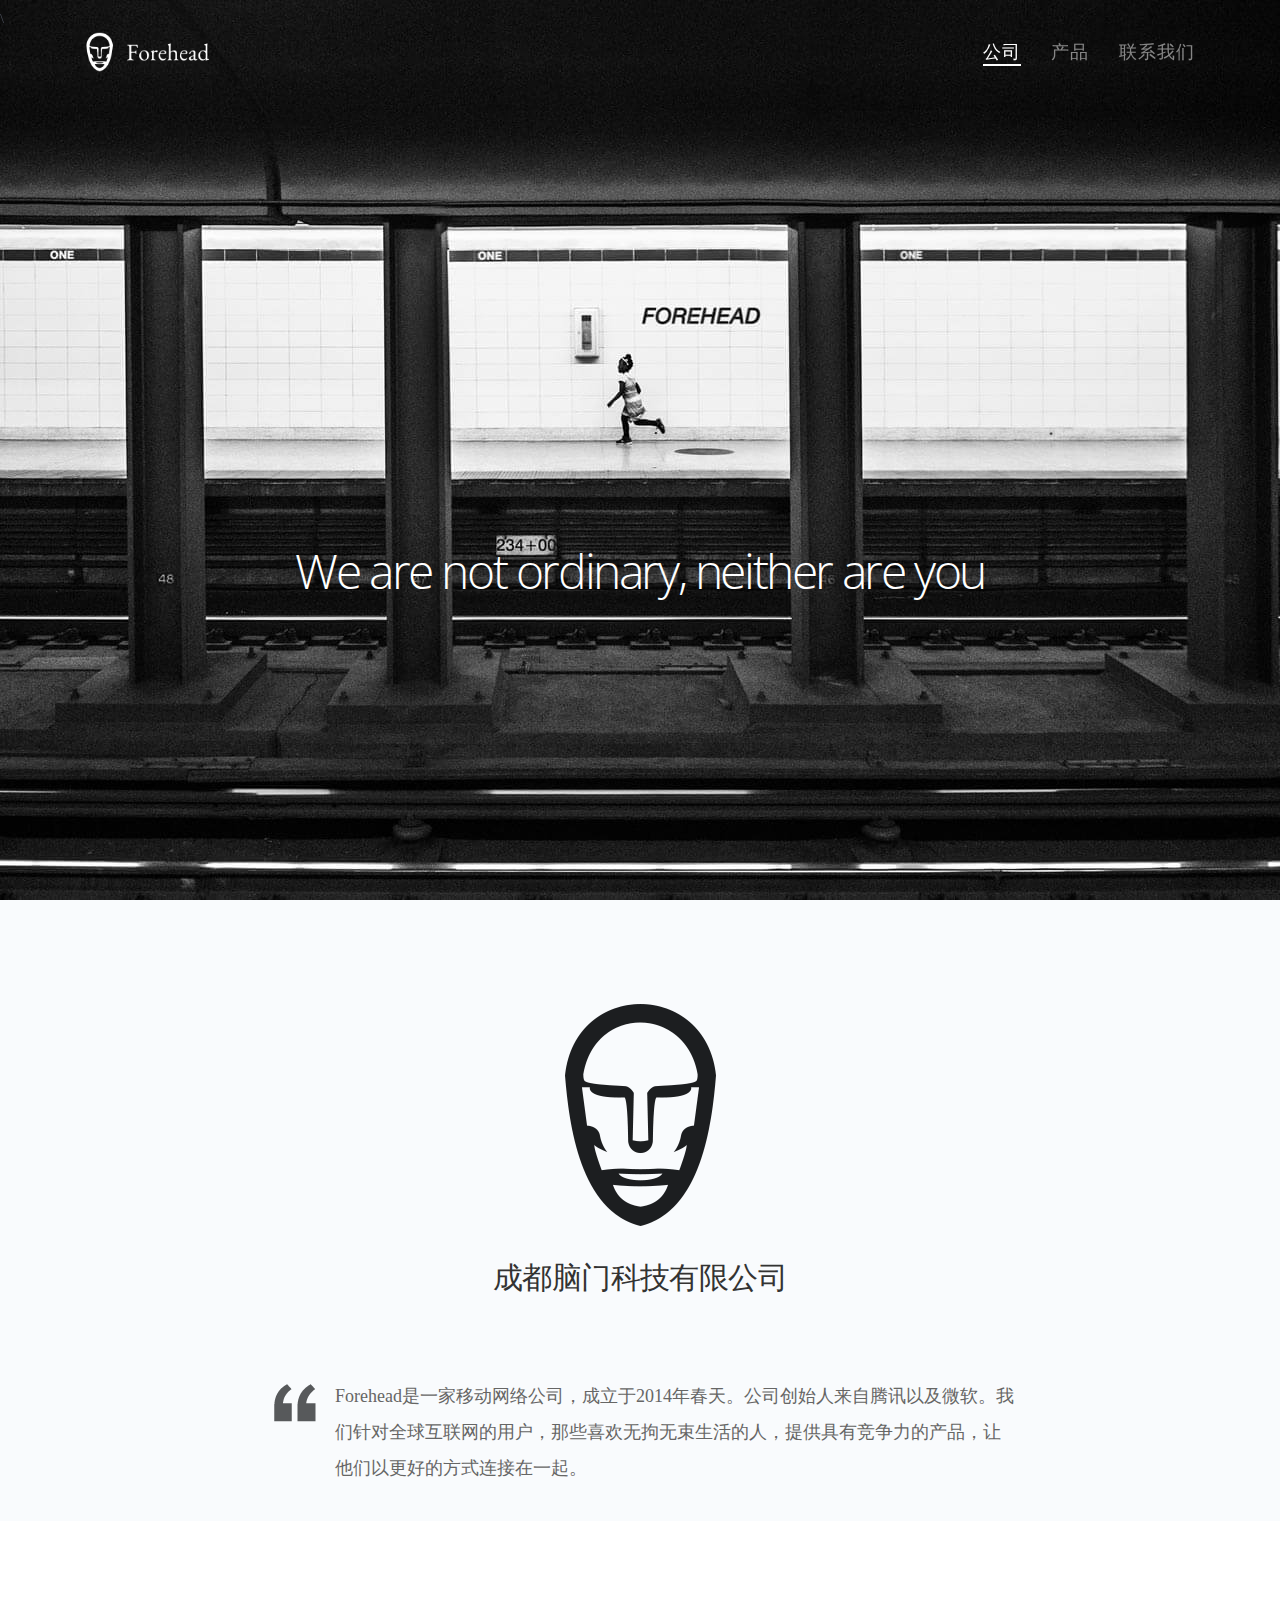
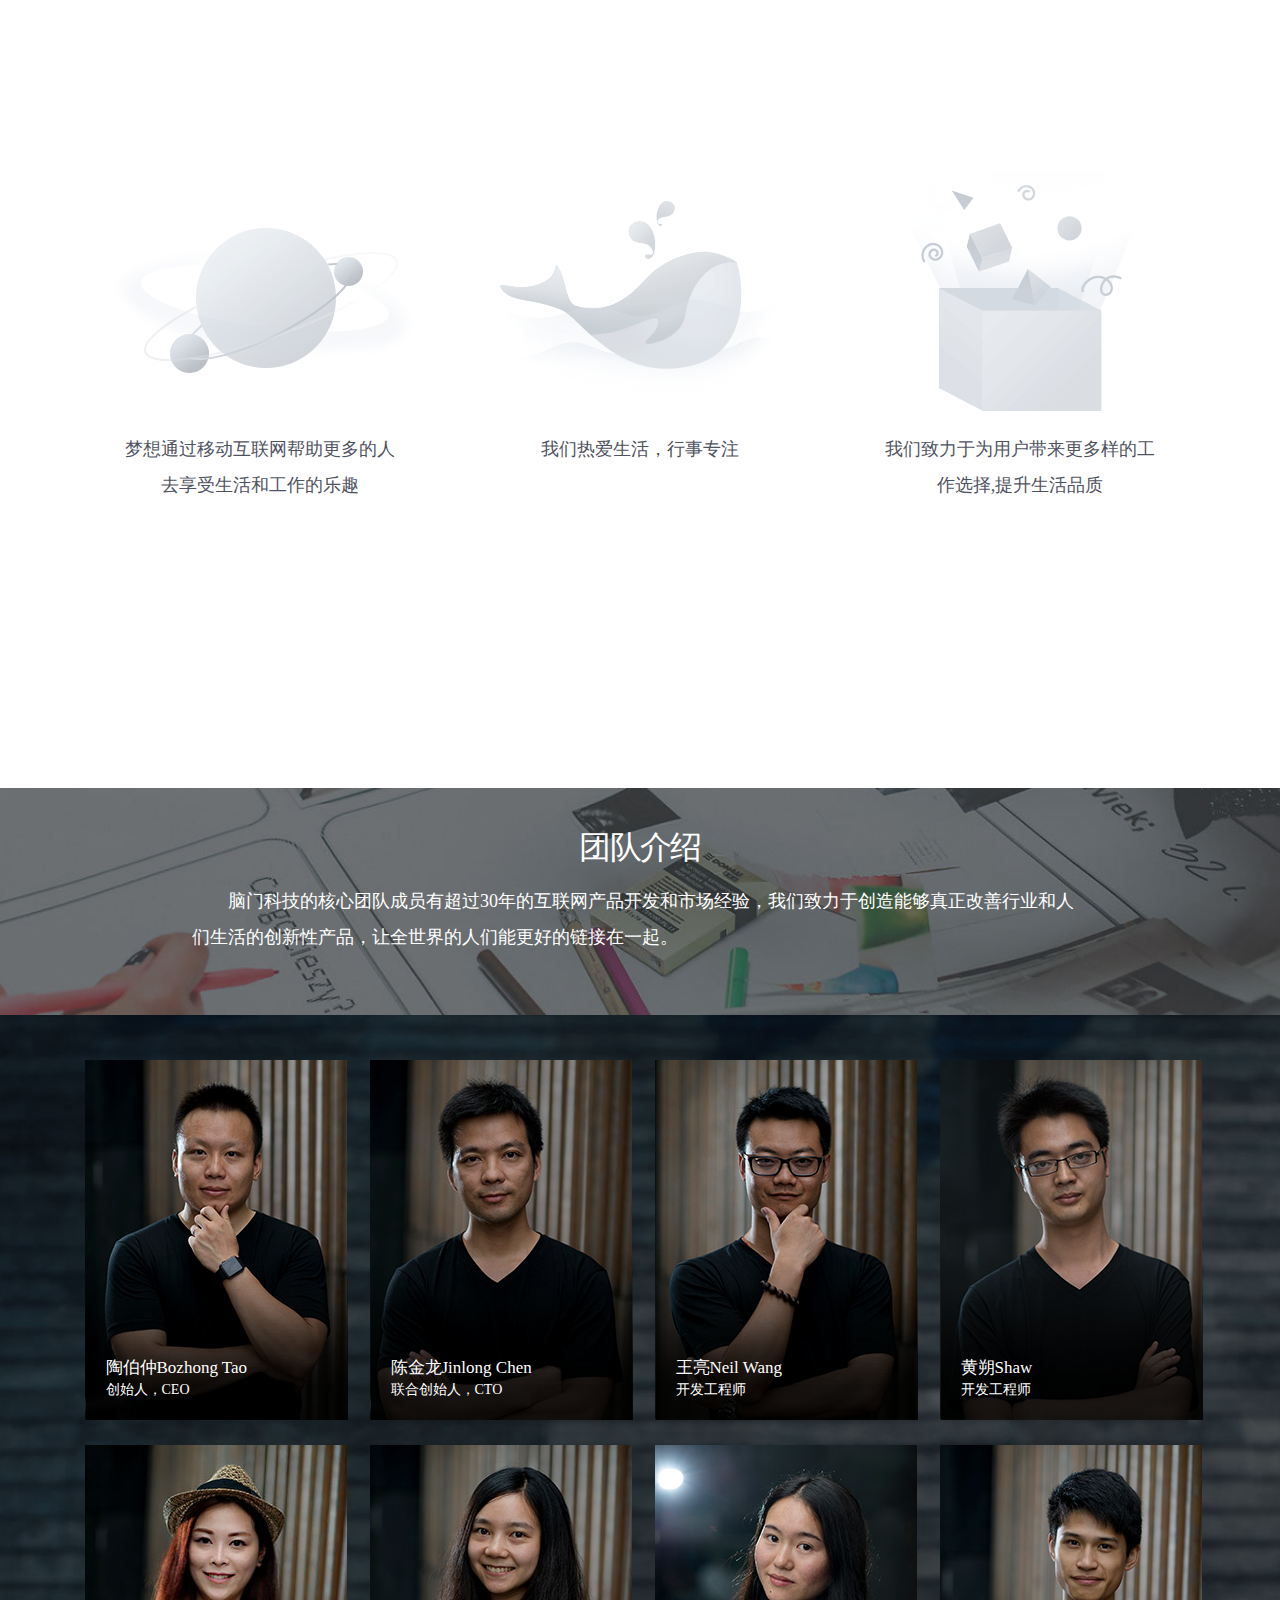
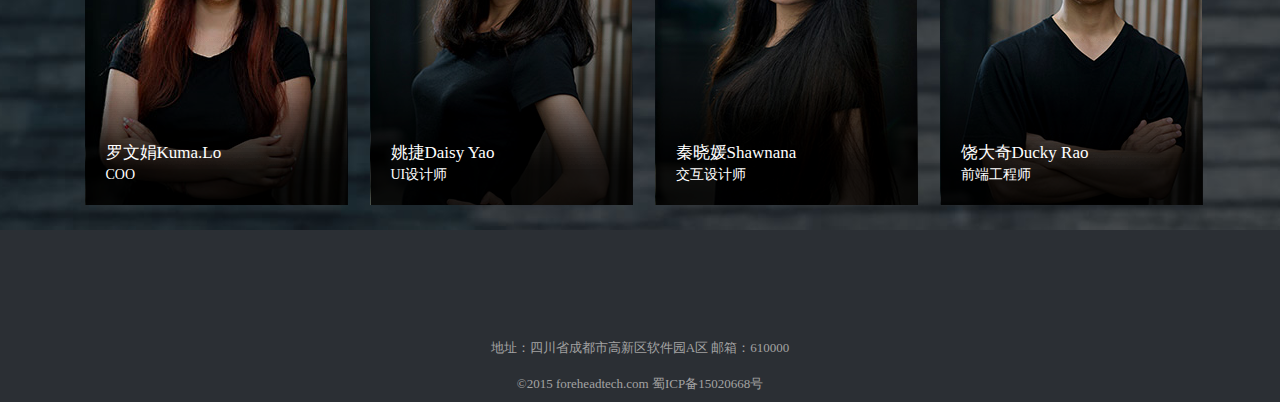
==== index.html @ dbdc3a61 "create" ====
<!DOCTYPE html>
<head>
    <title>成都脑门科技有限公司</title>

    <meta charset="utf-8">
    <meta name="viewport" content="width=device-width, initial-scale=1.0">
    <meta name="description" content="脑门科技是一家移动网络公司,成立于2014年春天.公司创始人来自腾讯以及微软.我们针对全球互联网的用户,那些喜欢无拘无束生活的人,提供具有竞争力的产品,让他们以更好的方式连接在一起.">

    <meta name="keywords" content="脑门科技,Wehire,职位悬赏,招聘,人才,移动应用,APP,创业团队,移动互联网,猎头,赏金,聘,直聘,朋友圈招聘,朋友圈,人脉招聘,圈子招聘,赏,人才,工作,找工作,求职,悬赏,互联网招聘,微信">

    <meta name="baidu-site-verification" content="ou8YiKQxo7"/>

    <link rel="shortcut icon" type="image/x-icon" href="./img/forehead.ico" media="screen" /> 

    <!-- Bootstrap Core CSS -->
    <link href="css/bootstrap.min.css" rel="stylesheet" type="text/css">
    <!-- Fonts -->
    <link href="fonts/font-awesome.min.css" rel="stylesheet" type="text/css">

    <!-- Custom Theme CSS -->
    <link href="css/main.min.css" rel="stylesheet">
    <link rel="stylesheet" type="text/css" href="css/index.min.css">

</head>

<body id="page-top" data-spy="scroll" data-target=".navbar-custom">

<nav class="navbar navbar-custom navbar-fixed-top" role="navigation">\

    <div class="container">
        <div class="navbar-header page-scroll">
            <button type="button" class="navbar-toggle" data-toggle="collapse" data-target=".navbar-main-collapse">
                <i class="fa fa-bars"></i>
            </button>
            <!-- <a class="navbar-brand" href="#page-top">ForeHead</a> -->
            <a href="#page-top">
                <img src="img/logo_white.png" class="logo-bar white">
                <img src="img/logo_black.png" class="logo-bar black" style="display:none">
            </a>
        </div>

        <!-- Nav bar -->
        <div class="collapse navbar-collapse navbar-right navbar-main-collapse">
            <ul class="nav navbar-nav">
                 <li class="page-scroll active">
                    <a href="index.html">公司</a>
                </li>
                <li class="page-scroll">
                    <a href="products.html">产品</a>
                </li>
                <li class="page-scroll">
                    <a href="contact.html">联系我们</a>
                </li>
            </ul>
        </div>
        <!-- /.navbar-collapse -->
    </div>
    <!-- /.container -->
</nav>

<section id="intro" class="intro">
    <div class="intro-body">
        <div class="container">
            <div class="row">
                <div class="col-md-8 col-md-offset-2">
                    <h1 class="brand-heading">We are not ordinary, neither are you</h1>
                </div>
            </div>
        </div>
    </div>
</section>

<div class="about-section">
<section id="about" class="container content-section text-center" style="background: #fff;">
    <div class="about-section">
        <!-- <h2>公司介绍</h2>
        <div class="divider-grey"></div> -->
        <div class="col-sm-push-6">
            <img src="img/company_logo.png" class="profile" alt="Profile">
            <h2>成都脑门科技有限公司</h2>
        </div>
        <div class="row">
            <!-- <div class="col-lg-2 col-md-offset-1"><img src="img/logo.jpg" class="profile" alt="Profile"></div> -->
            <div class="col-md-8 col-md-offset-2">
                <img src="img/company_quote.png" class="quote" alt="quote">
                <p>
                    Forehead是一家移动网络公司，成立于2014年春天。公司创始人来自腾讯以及微软。我们针对全球互联网的用户，那些喜欢无拘无束生活的人，提供具有竞争力的产品，让他们以更好的方式连接在一起。
                </p>
            </div>
        </div>
    </div>
</section>
</div>

<section id="concept" class="container content-section text-center" style="background: #fff;">
    <div class="concept-section">
        <div class="col-lg-4">
            <img src="img/concept/concept_1.png" class="concept-small">
            <p>梦想通过移动互联网帮助更多的人
                <br>去享受生活和工作的乐趣
            </p>
        </div>
        <div class="col-lg-4">
            <img src="img/concept/concept_2.png" class="concept-small">
            <p>我们热爱生活，行事专注
            </p>
        </div>
        <div class="col-lg-4">
            <img src="img/concept/concept_3.png" class="concept-small">
            <p>我们致力于为用户带来更多样的工
                <br/>作选择,提升生活品质
            </p>
        </div>
    </div>
</section>

<section id="services" class="content-section text-center">
    <!--预加载图片吗-->
    <img src="img/team_photo_on.png" class="hidden">

    <div class="col-lg-12">
        <!-- <img src="img/about_us.jpg" class="about-us" alt="about-us"> -->
        <h1 class="brand-heading">团队介绍</h1>
        <p class="intro-text">
            脑门科技的核心团队成员有超过30年的互联网产品开发和市场经验，我们致力于创造能够真正改善行业和人们生活的创新性产品，让全世界的人们能更好的链接在一起。
        </p>
    </div>
    <div class="service-section">
        <div class="container">
            <div class="col-lg-8 col-lg-offset-2">
                <!-- <h2>团队介绍</h2> -->
                <!-- <img src="./img/about_us.jpg"> -->
                <!-- <div class="divider-grey"></div> -->
                <div class="col-lg-10 col-lg-offset-1">
                    <p class="description-services">

                    </p>
                </div>
            </div>
            <br>
            <div class="services">
                <div class="col-lg-3" >
                    <!-- <img src="img/teampic/bozhong.jpg"  alt="伯仲"> -->
                    <div class="black-photo" id="bozhong">
                        <div class="text">
                            <div class="text1">
                                <div>陶伯仲Bozhong Tao</div>
                                <div class="text-small">创始人，CEO</div>
                            </div>
                            <div class="text2 text-small"  style="display: none">
                                <div>8年交互设计和用户体验设计经验</div>
                                <div>身居欧洲学习工作多年</div>
                                <div>书虫、轻度强迫症患者</div>
                                <div>户外运动骨灰级玩家,国家二级跳水运动员</div>
                            </div>
                        </div>
                    </div>
                    <img src="img/teampic/bozhong.jpg"  alt="伯仲">
                    <h3></h3>    
                </div>
                <div class="col-lg-3" >
                    <div class="black-photo" id="jinlong">
                        <div class="text">
                            <div class="text1">
                                <div>陈金龙Jinlong Chen</div>
                                <div class="text-small">联合创始人，CTO</div>
                            </div>
                            <div class="text2 text-small"  style="display: none">
                                <div>科技痞</div>
                                <div>情智兼通学霸、足球控</div>
                                <div>多年软件开发经验</div>
                                <div>高级工程师</div>
                                <div>手工木艺爱好者</div>
                            </div>
                        </div>
                    </div>
                    <img src="img/teampic/jinlong.jpg" alt="金龙">
                    <h3></h3>
                </div>
                <div class="col-lg-3" >
                    <div class="black-photo" id="wangliang">
                        <div class="text">
                            <div class="text1">
                                <div>王亮Neil Wang</div>
                                <div class="text-small">开发工程师</div>
                            </div>
                            <div class="text2 text-small"  style="display: none">
                                <div>外号“大锤”</div>
                                <div>习练泰拳、截拳道、散打</div>
                            </div>
                        </div>
                    </div>
                    <img src="img/teampic/wangliang.jpg" alt="王亮">
                    <h3></h3>
                </div>
                <div class="col-lg-3" >
                    <div class="black-photo" id="huangshuo">
                        <div class="text">
                            <div class="text1">
                                <div>黄朔Shaw</div>
                                <div class="text-small">开发工程师</div>
                            </div>
                            <div class="text2 text-small"  style="display: none">
                                <div>5年软件开发经验</div>
                                <div>户外骑行狂人，专业级摄影控</div>
                                <div>御宅族</div>
                            </div>
                        </div>
                    </div>
                    <img src="img/teampic/huangshuo.jpg" alt="黄朔">
                    <h3></h3>
                </div>
                <div class="col-lg-3" >
                    <div class="black-photo" id="kuma">
                        <div class="text">
                            <div class="text1">
                                <div>罗文娟Kuma.Lo</div>
                                <div class="text-small">COO</div>
                            </div>
                            <div class="text2 text-small"  style="display: none">
                                <div>12年市场运营经验</div>
                                <div>泛90后，旅行及户外运动达人</div>
                                <div>商业嗅觉敏感</div>
                                <div>美食和音乐界网红</div>
                            </div>
                        </div>
                    </div>
                    <img src="img/teampic/kuma.jpg" alt="KuMa">
                    <h3></h3>
                </div>
                <div class="col-lg-3" >
                    <div class="black-photo" id="yaojie">
                        <div class="text">
                            <div class="text1">
                                <div>姚捷Daisy Yao</div>
                                <div class="text-small">UI设计师</div>
                            </div>
                            <div class="text2 text-small"  style="display: none">
                                <div>会敲代码的资深设计师</div>
                                <div>爪控</div>
                                <div>多肉植物种植研究员</div>
                                <div>烘焙达人</div>
                            </div>
                        </div>
                    </div>
                    <img src="img/teampic/yaojie.jpg" alt="姚捷">
                    <h3></h3>
                </div>
                <div class="col-lg-3" >
                    <div class="black-photo" id="xiaoyuan">
                        <div class="text">
                            <div class="text1">
                                <div>秦晓媛Shawnana</div>
                                <div class="text-small">交互设计师</div>
                            </div>
                            <div class="text2 text-small"  style="display: none">
                                <div>小清新</div>
                                <div>二次元卡哇伊萌主</div>
                                <div>御宅族</div>
                                <div>产品交互能手</div>
                            </div>
                        </div>
                    </div>
                    <img src="img/teampic/xiaoyuan.jpg" alt="晓媛">
                    <h3></h3>
                </div>
                <div class="col-lg-3" >
                    <div class="black-photo" id="raodaqi">
                        <div class="text">
                            <div class="text1">
                                <div>饶大奇Ducky Rao</div>
                                <div class="text-small">前端工程师</div>
                            </div>
                            <div class="text2 text-small"  style="display: none">
                                <div>具有典型的天秤座性格</div>
                                <div>恐怖电影爱好者</div>
                                <div>游戏控</div>
                            </div>
                        </div>
                    </div>
                    <img src="img/teampic/raodaqi.jpg" alt="饶大奇">
                    <h3></h3>
                </div>
            </div>
            <br>
        </div>
    </div>
</section>

<section id="footer">
    <div class="footer-section">
        <p class="addr">地址：四川省成都市高新区软件园A区 邮箱：610000</p>
        <!-- <p>Copyright@2014-2015Forehead.All Right Reserved</p> -->
        <p>©2015 <a href="http://www.foreheadtech.com"> foreheadtech.com </a><a href="http://www.miibeian.gov.cn" target="_blank"> 蜀ICP备15020668号</a></p>
    </div>
</section>

<!-- Core JavaScript Files -->
<script>


</script>

<script src="js/jquery.min.js"></script>
<script src="js/bootstrap.min.js"></script>
<script src="js/jquery.easing.min.js"></script>

<!-- Custom Theme JavaScript -->
<script src="js/custom.js"></script>

</body>

</html>
---- css/main.min.css ----
@import url(http://fonts.useso.com/css?family=Open+Sans:400,600,300);@import url(http://fonts.useso.com/css?family=Montserrat);body{width:100%;height:100%;font-family:Hiragino Sans GB,Microsoft Yahei!important;font-weight:300;color:#4f535f;background-color:#fff;-webkit-overflow-scrolling:touch;margin:0;overflow-x:hidden!important}html{width:100%;height:100%;margin:0}@media(max-width:768px){section{overflow-x:hidden}.navbar-custom .nav li a:hover,.navbar-custom .nav li a:focus{color:black!important;border-bottom:1px solid #000!important}}h1,h2,h3,h4,h5,h6{margin:0 0 20px;font-family:'Open Sans',sans-serif;letter-spacing:-0.02em;font-weight:400}h2{color:#333332}a{color:#666665}h3{font-family:'Montserrat',sans-serif;text-transform:uppercase;font-size:13px;font-weight:700;color:#333332;letter-spacing:1px}p{margin:0 0 25px;font-size:18px;line-height:36px;text-align:left}@media(min-width:767px){p{margin:0 0 35px;font-size:18px;line-height:36px;text-align:left}}a{border-bottom:1px dotted #666665;-webkit-transition:all .1s ease-in-out;-moz-transition:all .1s ease-in-out;transition:all .1s ease-in-out}a:hover,a:focus{text-decoration:none;color:#fff!important}.light{font-weight:400}.navbar{margin-bottom:0;text-transform:uppercase;letter-spacing:1px;font-family:'Open Sans',sans-serif;background-color:#fff;z-index:1000}.navbar a{border:0}.navbar .navbar-toggle{color:#444}.navbar-brand{font-weight:600}.navbar-brand:focus{outline:0;background-color:none}.navbar-brand:hover{outline:0;background-color:none!important}.navbar-custom a{color:#fff}.navbar-custom .nav li a{-webkit-transition:background .3s ease-in-out;-moz-transition:background .3s ease-in-out;transition:background .3s ease-in-out;color:rgba(255,255,255,0.5);font-family:Hiragino Sans GB,Microsoft Yahei!important}.navbar-custom .nav li a:hover{outline:0;background:0;color:#fff;border-bottom:2px solid #fff}.top-nav-collapse .nav li a:hover{outline:0;background:0;color:#000!important;border-bottom:2px solid #000!important}.navbar-custom .nav li.active a{outline:0;background:0;color:white;border-bottom:2px solid #fff}.top-nav-collapse .nav li.active a{color:#000!important;border-bottom:2px solid #000}.navbar-toggle{padding:4px 6px;font-size:16px;color:#fff}.navbar-toggle:focus,.navbar-toggle:active{outline:0}@media(max-width:767px){p{font-size:16px}.navbar-brand{color:#333332!important}.navbar-custom .nav li a{color:#333332!important;border-bottom:none!important}.brand-heading{font-size:36px!important;font-weight:600;letter-spacing:-0.05em;color:#fff}.intro-text{font-size:16px!important;line-height:30px;font-weight:100;text-align:center}.profile{padding-bottom:25px}.about-section{padding-top:140px;margin-top:-150px;min-height:700px!important}.service-section{min-height:650px!important}.service-section h2{padding-top:100px!important}.contact-left{padding-right:0!important;margin-top:70px!important}.contact-right{border-left:none!important;padding-left:20px!important;margin-top:70px!important}}@media(max-width:500px){.about-section{padding-top:140px;margin-top:-150px;min-height:780px!important}.service-section{min-height:690px!important}.service-section h3{padding-top:100px}.concept-small{max-width:290px!important}.profile{max-width:50%}}@media(min-width:767px){.navbar{padding:10px 0;border-bottom:0;background:0;-webkit-transition:background .3s ease-in-out,padding .3s ease-in-out;-moz-transition:background .3s ease-in-out,padding .3s ease-in-out;transition:background .3s ease-in-out,padding .3s ease-in-out}.top-nav-collapse{background-color:rgba(255,255,255,0.97);margin-top:0;color:#333332}.top-nav-collapse .nav li .active a{color:#333332!important}.top-nav-collapse li a{color:#333332!important}.top-nav-collapse .navbar-brand{color:#333332!important}}.intro{display:table;width:100%;height:auto;padding:100px 0;text-align:center;color:rgba(255,255,255,0.7);background:url(../img/pic1.jpg) no-repeat center center scroll;background-color:#000;-webkit-background-size:cover;-moz-background-size:cover;background-size:cover;-o-background-size:cover}.intro-body{display:table-cell;vertical-align:middle}.brand-heading{font-size:48px;font-weight:600;letter-spacing:-0.05em;color:#fff}.intro-text{font-size:18px;font-weight:100;text-align:center}@media(min-width:767px){.intro{height:100%;padding:0}.service-section{height:100%!important;padding:0}.brand-heading{font-size:48px}.intro-text{font-size:18px}}.btn-circle{width:70px;height:70px;margin-top:15px;padding:7px 16px;border:2px solid #fff;border-radius:35px;font-size:40px;color:#fff;background:0;-webkit-transition:background .3s ease-in-out;-moz-transition:background .3s ease-in-out;transition:background .3s ease-in-out}.btn-circle:hover,.btn-circle:focus{outline:0;color:#fff;background:rgba(255,255,255,.1)}.page-scroll .btn-circle i.animated{-webkit-transition-property:-webkit-transform;-webkit-transition-duration:1s;-moz-transition-property:-moz-transform;-moz-transition-duration:1s}
.page-scroll .btn-circle:hover i.animated{-webkit-animation-name:pulse;-moz-animation-name:pulse;-webkit-animation-duration:1.5s;-moz-animation-duration:1.5s;-webkit-animation-iteration-count:infinite;-moz-animation-iteration-count:infinite;-webkit-animation-timing-function:linear;-moz-animation-timing-function:linear}@-webkit-keyframes pulse{0{-webkit-transform:scale(1);transform:scale(1)}50%{-webkit-transform:scale(1.2);transform:scale(1.2)}100%{-webkit-transform:scale(1);transform:scale(1)}}@-moz-keyframes pulse{0{-moz-transform:scale(1);transform:scale(1)}50%{-moz-transform:scale(1.2);transform:scale(1.2)}100%{-moz-transform:scale(1);transform:scale(1)}}.title{font-size:14px!important;font-weight:400;text-align:center!important;text-transform:uppercase;letter-spacing:.1em;color:#b3b3b1!important;margin-bottom:2px!important}.divider-grey{margin-left:auto;margin-right:auto;margin-top:15px;width:50px;border-top:2px solid #b3b3b1;padding-bottom:40px}.content-section{padding-top:100px}.about-section{margin-top:-150px;min-height:200px}.about-section h2{color:#333332;font-size:30px;font-weight:400}.about-section p{padding-top:5px;color:#666665}.about-section a{color:#666665}.skill{position:absolute;display:none;width:25px;height:25px;overflow:visible;white-space:nowrap;-webkit-transition:all .2s ease-out;-moz-transition:all .2s ease-out;transition:all .2s ease-out}.item{padding:20px 0;margin-top:20px;margin-bottom:20px;color:#666665;text-align:center;background-color:#fff;background-position:center 20px;-webkit-border-radius:5px;-moz-border-radius:5px;-ms-border-radius:5px;-o-border-radius:5px;border-radius:5px;-webkit-box-shadow:0 1px 2px rgba(0,0,0,0.25);-moz-box-shadow:0 1px 2px rgba(0,0,0,0.25);box-shadow:0 1px 2px rgba(0,0,0,0.25)}.profile{margin-top:5px;border-radius:50%}#services{background-color:#fff}.service-section{min-height:400px;width:100%;padding:50px 0;margin-top:-150px;color:#666665;background-color:#fff}.service-section h2{margin-top:-50px}.service-section p{text-align:center;padding-bottom:20px;padding-top:10px}.description-services{margin-top:-20px}.services p{font-size:16px;line-height:28px;text-align:center}.services h3{padding-top:25px}.portfolio-section h2{margin-top:30px}.portfolio-section{min-height:700px;width:100%;padding:50px 0;margin-top:-150px;color:#666665;background-color:#f2f3f5}.portfolio-section a{color:#666665}.portfolio-section p{text-align:center;padding-bottom:10px}.portfolio-section .col-md-4{margin-bottom:20px}.grid figure{margin:0;position:relative}.grid figure img{width:100%;display:block;position:relative}.grid figcaption{position:absolute;top:0;left:0;padding:20px;color:#fff;background:#3498db}.grid figcaption h5{margin:0;padding-top:0;padding-left:20px;padding-bottom:5px;color:#fff;font-weight:700;text-transform:uppercase;font-family:'Montserrat',sans-serif;font-size:13px;text-shadow:none;letter-spacing:1px;text-align:left}.grid figcaption a{text-align:left;padding:5px 10px;margin-left:20px;display:inline-block;background:#2f2f2f;color:#fff;font-size:13px}.grid figure{margin:0;position:relative}.grid figure img{width:100%;display:block;position:relative}.grid figcaption{position:absolute;top:0;left:0;padding:20px;color:#fff;background:#333332}.grid figcaption h5{margin:0;padding-top:0;padding-left:20px;padding-bottom:5px;color:#fff;font-weight:400;text-align:left}.grid figcaption a{text-align:left;padding:5px 10px;margin-left:20px;display:inline-block;background:#2f2f2f;color:#fff;font-size:13px}.mask figure{overflow:hidden}.mask figure img{-webkit-transition:-webkit-transform .4s;-moz-transition:-moz-transform .4s;transition:transform .4s}.mask figure:hover img,.mask figure.cs-hover img{-webkit-transform:translateY(-30px);-moz-transform:translateY(-30px);-ms-transform:translateY(-30px);transform:translateY(-30px)}.mask figcaption{height:50px;width:100%;top:auto;bottom:0;opacity:0;-webkit-transform:translateY(100%);-moz-transform:translateY(100%);-ms-transform:translateY(100%);transform:translateY(100%);-webkit-transition:-webkit-transform .4s,opacity .1s .3s;-moz-transition:-moz-transform .4s,opacity .1s .3s;transition:transform .4s,opacity .1s .3s}.mask figure:hover figcaption,.mask figure.cs-hover figcaption{opacity:1;-webkit-transform:translateY(0px);-moz-transform:translateY(0px);-ms-transform:translateY(0px);transform:translateY(0px);-webkit-transition:-webkit-transform .4s,opacity .1s;-moz-transition:-moz-transform .4s,opacity .1s;transition:transform .4s,opacity .1s}.mask figcaption a{position:absolute;top:10px;bottom:10px;right:30px}.contact-left,.contact-right{margin-top:150px}.contact-section{min-height:700px;width:100%;padding:50px 0;margin-top:-150px;color:#666665;background:url(../img/contact-bg.jpg) no-repeat center center scroll;background-color:#000;-webkit-background-size:cover;-moz-background-size:cover;background-size:cover;-o-background-size:cover}.contact-section span{font-weight:400;color:#fff}.contact-left{padding-right:20px}
.contact-right{border-left:1px solid #def1e5;padding-left:120px}.pstatus{font-weight:400!important;padding:0!important}.contact-right span{font-weight:300;padding:0 10px}.email{color:#fff;border-bottom:2px solid #fff}.email:hover{color:#fff!important;border-bottom:2px solid #41dd85}.contact-section i{font-size:21px;color:#fff;padding-left:10px;padding-right:10px;-webkit-transition:.1s all linear;-moz-transition:.1s all linear;-o-transition:.1s all linear;transition:.1s all linear}.contact-section i:hover{color:#41dd85}.contact-section .social{border:none!important}.contact-section h3{text-align:left;color:#fff;font-family:'Open Sans',sans-serif;font-weight:400;text-transform:none;letter-spacing:0;font-size:30px}.contact-section p{color:rgba(255,255,255,0.7);font-size:16px;line-height:24px;padding:none!important}.contact-section .button{float:left}#footer{background-color:#fff;bottom:0;width:100%}.footer-section{background-color:#fff}.footer-section p{margin-top:20px;text-align:center;font-size:11px;color:#b3b3b3}@media(min-width:767px){.content-section{padding-top:250px}}.button{width:180px;text-align:center;cursor:pointer;-moz-border-radius:5px;-webkit-border-radius:5px;border-radius:5px;background:0;display:block;position:relative;margin:auto;height:54px;line-height:54px;transition:all 200ms ease-in-out 0s;font-weight:400;text-decoration:none;font-size:12px}.button:hover{color:#000!important;background:#fff}.button-full-small{width:120px;text-align:center!important;cursor:pointer;-moz-border-radius:3px;-webkit-border-radius:3px;border-radius:3px;color:#fff;border:none!important;font-family:'Montserrat',sans-serif;display:block;position:relative;margin:auto;height:30px;line-height:20px;transition:all 200ms ease-in-out 0s;text-transform:uppercase;font-weight:400;text-decoration:none;font-size:12px}.button-full-small:hover{color:#fff!important;background:#2d9c5d!important}.btn{text-transform:uppercase;font-weight:400;-webkit-transition:all .3s ease-in-out;-moz-transition:all .3s ease-in-out;transition:all .3s ease-in-out}.btn-default{border:1px solid #28c3ab;color:#28c3ab;background-color:transparent}.btn-default:hover,.btn-default:focus{border:1px solid #28c3ab;outline:0;color:#000;background-color:#28c3ab}.btn-huge{padding:25px;font-size:26px}.banner-social-buttons{margin-top:0}@media(max-width:1199px){ul.banner-social-buttons{margin-top:15px}}@media(max-width:767px){ul.banner-social-buttons>li{display:block;margin-bottom:20px;padding:0}ul.banner-social-buttons>li:last-child{margin-bottom:0}}::selection{background:rgba(0,0,0,0.1)}::-moz-selection{background:rgba(0,0,0,0.1)}img::selection{background:transparent}img::-moz-selection{background:transparent}.page-scroll a{font-size:18px!important}@media(max-width:767px){.intro{background:url(./img/banner_bg_phone.jpg) no-repeat center center scroll;background-color:#000;-webkit-background-size:cover;-moz-background-size:cover;background-size:cover;-o-background-size:cover;height:100%;padding:0}#concept{padding-top:0!important}.white{display:none}.black{max-height:40px;margin-top:5px;display:block!important}.footer-section p{margin:0;font-size:8px!important;line-height:20px;color:#a3a3a3}.addr{padding-top:30px}.footer-section{padding-bottom:10px}}.footer-section a{text-decoration:none;border:0!important;color:#a3a3a3!important}
---- css/index.min.css ----
h3 span{font-weight:bolder!important;font-size:17px}h3{font-weight:400!important;margin-bottom:0!important;padding-left:40px;text-align:left!important}.servicesn h3 span{font-family:Hiragino Sans GB,Microsoft Yahei!important}.servicesn img{background-size:100%}.itro{font-family:Hiragino Sans GB,Microsoft Yahei!important;font-size:14px;color:#666;font-weight:bolder!important;text-align:left!important;min-height:110px;width:230px;margin:0 auto;padding-left:20px}.job{font-family:Hiragino Sans GB,Microsoft Yahei!important;font-size:14px;color:black;text-align:left!important;font-size:17px;font-weight:bolder!important;padding:5px 0;width:230px;margin:0 auto;padding-left:20px}.profile{width:290px}.company{color:black;font-weight:bolder}.intro{background:url(../img/banner_bg.jpg) no-repeat center center scroll;background-color:#000;-webkit-background-size:cover;-moz-background-size:cover;background-size:cover;-o-background-size:cover;height:100%}.logo-bar{max-height:50px}.concept-section p{text-align:center!important}.quote{float:left}.row p{padding-left:70px}#intro .intro-body h1{margin-top:35%}#about h2{margin-bottom:7%!important}#services .col-lg-12{display:table;width:100%;padding:0;margin:0;background:url(../img/about_us.jpg) no-repeat center center scroll;color:white;background-color:#000;-webkit-background-size:cover;-moz-background-size:cover;background-size:cover;-o-background-size:cover}#services .brand-heading{font-size:32px!important;padding-top:40px}#services .intro-text{width:70%;max-width:1300px!important;margin:0 auto;text-align:left;color:white;padding-bottom:60px;text-indent:2em}.service-section{display:table;width:100%;margin:0;padding:0;background:url(../img/team_bg.jpg) no-repeat center center scroll;background-color:#000;-webkit-background-size:cover;-moz-background-size:cover;background-size:cover;-o-background-size:cover}.black-photo{position:absolute;width:262px;height:360px;background-image:url(../img/team_photo_black.png);background-size:100% 100%;z-index:2;left:50%;margin-left:-127px}.black-photo:hover{background-image:url(../img/team_photo_on.png);background-size:100% 100%}.black-photo .text{color:white;font-size:17px;text-align:left;padding:20px;position:absolute;bottom:0}.text .text2{margin-top:20px}.text-small{font-size:14px}.footer-section{background-color:#2b2f34}.footer-section p{margin:0;font-size:13px;color:#a3a3a3}.addr{padding-top:100px}#about,#concept{background-color:white!important}.hidden{width:0;height:0;padding:0;margin:0}.about-section{padding-top:0;margin:0!important;margin-left:0;margin-right:0;background:#f9fbfd!important}#about{padding-top:65px!important}#about,.about-section,#message,.message-section,#reward,.reward-section{background:#f9fbfd!important}@media(max-width:1200px){.col-lg-3{display:inline-block;width:300px!important}}.brand-heading{font-weight:300}@media(max-height:668px){#intro .intro-body h1{margin-top:200px}}@media(min-width:1800px){.brand-heading{font-size:58px}}
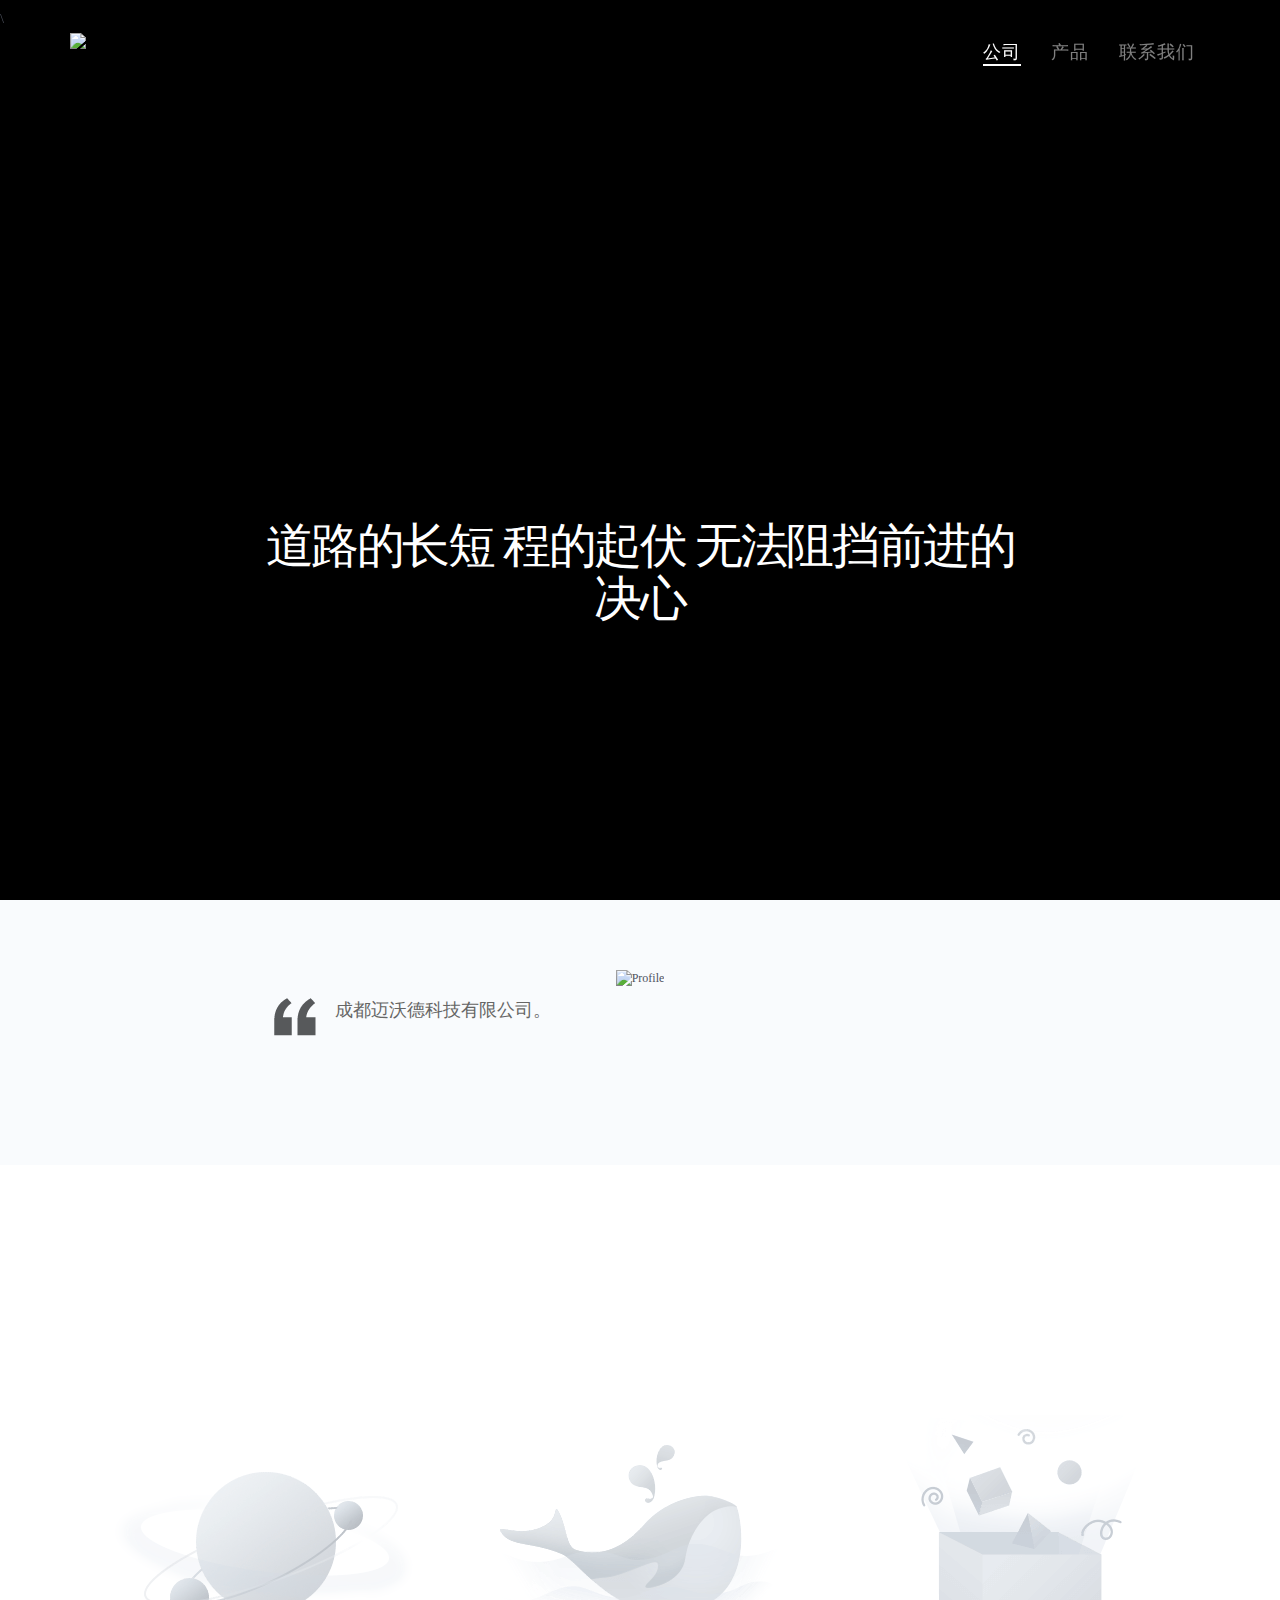
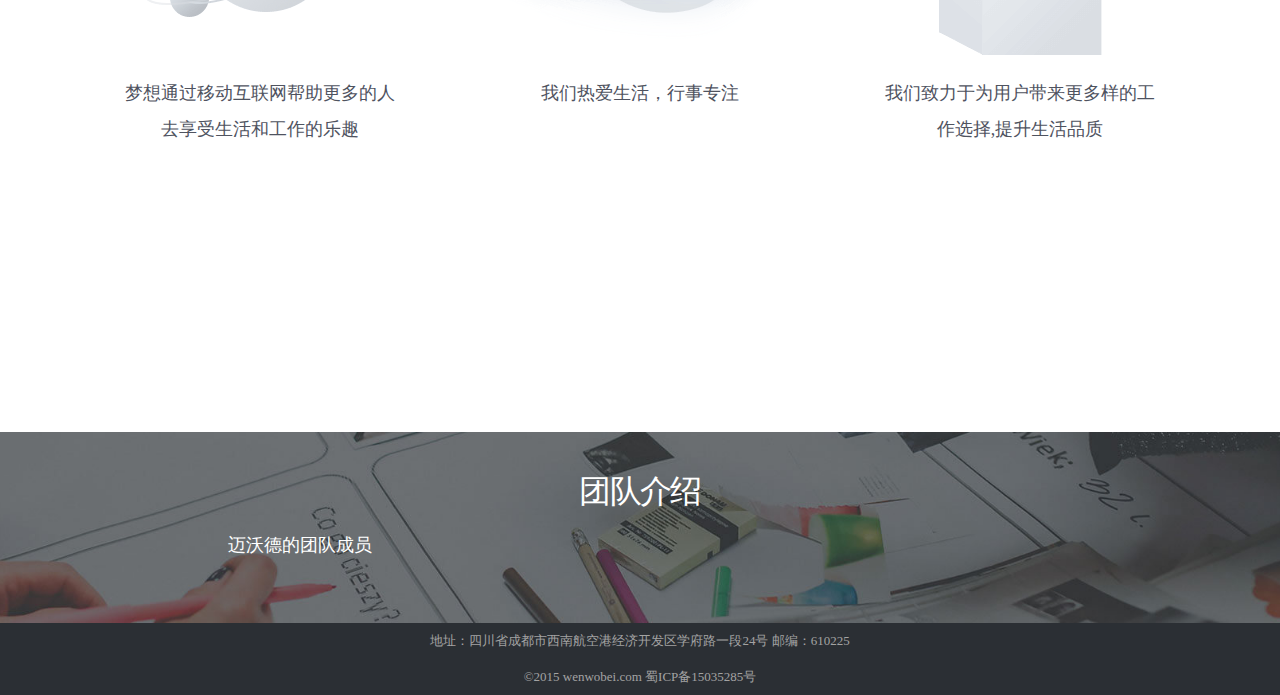
==== commit 21757d54: "官网修改" ====
--- a/index.html
+++ b/index.html
@@ -1,16 +1,16 @@
 <!DOCTYPE html>
 <head>
-    <title>成都脑门科技有限公司</title>
+    <title>成都迈沃德科技有限公司</title>
 
     <meta charset="utf-8">
     <meta name="viewport" content="width=device-width, initial-scale=1.0">
-    <meta name="description" content="脑门科技是一家移动网络公司,成立于2014年春天.公司创始人来自腾讯以及微软.我们针对全球互联网的用户,那些喜欢无拘无束生活的人,提供具有竞争力的产品,让他们以更好的方式连接在一起.">
+    <meta name="description" content=成都迈沃德科技有限公司">
 
     <meta name="keywords" content="脑门科技,Wehire,职位悬赏,招聘,人才,移动应用,APP,创业团队,移动互联网,猎头,赏金,聘,直聘,朋友圈招聘,朋友圈,人脉招聘,圈子招聘,赏,人才,工作,找工作,求职,悬赏,互联网招聘,微信">
 
     <meta name="baidu-site-verification" content="ou8YiKQxo7"/>
 
-    <link rel="shortcut icon" type="image/x-icon" href="./img/forehead.ico" media="screen" /> 
+    <link rel="shortcut icon" type="image/x-icon" href="./img/Logo.png" media="screen" /> 
 
     <!-- Bootstrap Core CSS -->
     <link href="css/bootstrap.min.css" rel="stylesheet" type="text/css">
@@ -34,8 +34,8 @@
             </button>
             <!-- <a class="navbar-brand" href="#page-top">ForeHead</a> -->
             <a href="#page-top">
-                <img src="img/logo_white.png" class="logo-bar white">
-                <img src="img/logo_black.png" class="logo-bar black" style="display:none">
+                <img src="img/MW_white.png" class="logo-bar white">
+                <img src="img/MW_black.png" class="logo-bar black" style="display:none">
             </a>
         </div>
 
@@ -63,7 +63,7 @@
         <div class="container">
             <div class="row">
                 <div class="col-md-8 col-md-offset-2">
-                    <h1 class="brand-heading">We are not ordinary, neither are you</h1>
+                    <h1 class="brand-heading">道路的长短         程的起伏 无法阻挡前进的决心</h1>
                 </div>
             </div>
         </div>
@@ -76,15 +76,15 @@
         <!-- <h2>公司介绍</h2>
         <div class="divider-grey"></div> -->
         <div class="col-sm-push-6">
-            <img src="img/company_logo.png" class="profile" alt="Profile">
-            <h2>成都脑门科技有限公司</h2>
+            <img src="img/brand.png" class="profile" alt="Profile">
+            <!-- <h2>成都迈沃德科技有限公司</h2> -->
         </div>
         <div class="row">
             <!-- <div class="col-lg-2 col-md-offset-1"><img src="img/logo.jpg" class="profile" alt="Profile"></div> -->
             <div class="col-md-8 col-md-offset-2">
                 <img src="img/company_quote.png" class="quote" alt="quote">
                 <p>
-                    Forehead是一家移动网络公司，成立于2014年春天。公司创始人来自腾讯以及微软。我们针对全球互联网的用户，那些喜欢无拘无束生活的人，提供具有竞争力的产品，让他们以更好的方式连接在一起。
+                    成都迈沃德科技有限公司。
                 </p>
             </div>
         </div>
@@ -122,16 +122,17 @@
         <!-- <img src="img/about_us.jpg" class="about-us" alt="about-us"> -->
         <h1 class="brand-heading">团队介绍</h1>
         <p class="intro-text">
-            脑门科技的核心团队成员有超过30年的互联网产品开发和市场经验，我们致力于创造能够真正改善行业和人们生活的创新性产品，让全世界的人们能更好的链接在一起。
+            迈沃德的团队成员
+            <!-- 脑门科技的核心团队成员有超过30年的互联网产品开发和市场经验，我们致力于创造能够真正改善行业和人们生活的创新性产品，让全世界的人们能更好的链接在一起。 -->
         </p>
     </div>
-    <div class="service-section">
+    <!-- <div class="service-section">
         <div class="container">
-            <div class="col-lg-8 col-lg-offset-2">
+            <div class="col-lg-8 col-lg-offset-2"> -->
                 <!-- <h2>团队介绍</h2> -->
                 <!-- <img src="./img/about_us.jpg"> -->
                 <!-- <div class="divider-grey"></div> -->
-                <div class="col-lg-10 col-lg-offset-1">
+                <!-- <div class="col-lg-10 col-lg-offset-1">
                     <p class="description-services">
 
                     </p>
@@ -139,9 +140,9 @@
             </div>
             <br>
             <div class="services">
-                <div class="col-lg-3" >
+                <div class="col-lg-3" > -->
                     <!-- <img src="img/teampic/bozhong.jpg"  alt="伯仲"> -->
-                    <div class="black-photo" id="bozhong">
+                    <!-- <div class="black-photo" id="bozhong">
                         <div class="text">
                             <div class="text1">
                                 <div>陶伯仲Bozhong Tao</div>
@@ -285,13 +286,14 @@
             <br>
         </div>
     </div>
-</section>
+</section> -->
 
 <section id="footer">
     <div class="footer-section">
-        <p class="addr">地址：四川省成都市高新区软件园A区 邮箱：610000</p>
+        <p class="addr">地址：四川省成都市西南航空港经济开发区学府路一段24号 邮编：610225</p>
         <!-- <p>Copyright@2014-2015Forehead.All Right Reserved</p> -->
-        <p>©2015 <a href="http://www.foreheadtech.com"> foreheadtech.com </a><a href="http://www.miibeian.gov.cn" target="_blank"> 蜀ICP备15020668号</a></p>
+        <p>©2015 <a href="http://www.wenwobei.com"> wenwobei.com </a><a href="http://www.miibeian.gov.cn" target="_blank"> 蜀ICP备15035285号
+</a></p>
     </div>
 </section>
 
--- a/css/main.min.css
+++ b/css/main.min.css
@@ -1,3 +1,3 @@
 @import url(http://fonts.useso.com/css?family=Open+Sans:400,600,300);@import url(http://fonts.useso.com/css?family=Montserrat);body{width:100%;height:100%;font-family:Hiragino Sans GB,Microsoft Yahei!important;font-weight:300;color:#4f535f;background-color:#fff;-webkit-overflow-scrolling:touch;margin:0;overflow-x:hidden!important}html{width:100%;height:100%;margin:0}@media(max-width:768px){section{overflow-x:hidden}.navbar-custom .nav li a:hover,.navbar-custom .nav li a:focus{color:black!important;border-bottom:1px solid #000!important}}h1,h2,h3,h4,h5,h6{margin:0 0 20px;font-family:'Open Sans',sans-serif;letter-spacing:-0.02em;font-weight:400}h2{color:#333332}a{color:#666665}h3{font-family:'Montserrat',sans-serif;text-transform:uppercase;font-size:13px;font-weight:700;color:#333332;letter-spacing:1px}p{margin:0 0 25px;font-size:18px;line-height:36px;text-align:left}@media(min-width:767px){p{margin:0 0 35px;font-size:18px;line-height:36px;text-align:left}}a{border-bottom:1px dotted #666665;-webkit-transition:all .1s ease-in-out;-moz-transition:all .1s ease-in-out;transition:all .1s ease-in-out}a:hover,a:focus{text-decoration:none;color:#fff!important}.light{font-weight:400}.navbar{margin-bottom:0;text-transform:uppercase;letter-spacing:1px;font-family:'Open Sans',sans-serif;background-color:#fff;z-index:1000}.navbar a{border:0}.navbar .navbar-toggle{color:#444}.navbar-brand{font-weight:600}.navbar-brand:focus{outline:0;background-color:none}.navbar-brand:hover{outline:0;background-color:none!important}.navbar-custom a{color:#fff}.navbar-custom .nav li a{-webkit-transition:background .3s ease-in-out;-moz-transition:background .3s ease-in-out;transition:background .3s ease-in-out;color:rgba(255,255,255,0.5);font-family:Hiragino Sans GB,Microsoft Yahei!important}.navbar-custom .nav li a:hover{outline:0;background:0;color:#fff;border-bottom:2px solid #fff}.top-nav-collapse .nav li a:hover{outline:0;background:0;color:#000!important;border-bottom:2px solid #000!important}.navbar-custom .nav li.active a{outline:0;background:0;color:white;border-bottom:2px solid #fff}.top-nav-collapse .nav li.active a{color:#000!important;border-bottom:2px solid #000}.navbar-toggle{padding:4px 6px;font-size:16px;color:#fff}.navbar-toggle:focus,.navbar-toggle:active{outline:0}@media(max-width:767px){p{font-size:16px}.navbar-brand{color:#333332!important}.navbar-custom .nav li a{color:#333332!important;border-bottom:none!important}.brand-heading{font-size:36px!important;font-weight:600;letter-spacing:-0.05em;color:#fff}.intro-text{font-size:16px!important;line-height:30px;font-weight:100;text-align:center}.profile{padding-bottom:25px}.about-section{padding-top:140px;margin-top:-150px;min-height:700px!important}.service-section{min-height:650px!important}.service-section h2{padding-top:100px!important}.contact-left{padding-right:0!important;margin-top:70px!important}.contact-right{border-left:none!important;padding-left:20px!important;margin-top:70px!important}}@media(max-width:500px){.about-section{padding-top:140px;margin-top:-150px;min-height:780px!important}.service-section{min-height:690px!important}.service-section h3{padding-top:100px}.concept-small{max-width:290px!important}.profile{max-width:50%}}@media(min-width:767px){.navbar{padding:10px 0;border-bottom:0;background:0;-webkit-transition:background .3s ease-in-out,padding .3s ease-in-out;-moz-transition:background .3s ease-in-out,padding .3s ease-in-out;transition:background .3s ease-in-out,padding .3s ease-in-out}.top-nav-collapse{background-color:rgba(255,255,255,0.97);margin-top:0;color:#333332}.top-nav-collapse .nav li .active a{color:#333332!important}.top-nav-collapse li a{color:#333332!important}.top-nav-collapse .navbar-brand{color:#333332!important}}.intro{display:table;width:100%;height:auto;padding:100px 0;text-align:center;color:rgba(255,255,255,0.7);background:url(../img/pic1.jpg) no-repeat center center scroll;background-color:#000;-webkit-background-size:cover;-moz-background-size:cover;background-size:cover;-o-background-size:cover}.intro-body{display:table-cell;vertical-align:middle}.brand-heading{font-size:48px;font-weight:600;letter-spacing:-0.05em;color:#fff}.intro-text{font-size:18px;font-weight:100;text-align:center}@media(min-width:767px){.intro{height:100%;padding:0}.service-section{height:100%!important;padding:0}.brand-heading{font-size:48px}.intro-text{font-size:18px}}.btn-circle{width:70px;height:70px;margin-top:15px;padding:7px 16px;border:2px solid #fff;border-radius:35px;font-size:40px;color:#fff;background:0;-webkit-transition:background .3s ease-in-out;-moz-transition:background .3s ease-in-out;transition:background .3s ease-in-out}.btn-circle:hover,.btn-circle:focus{outline:0;color:#fff;background:rgba(255,255,255,.1)}.page-scroll .btn-circle i.animated{-webkit-transition-property:-webkit-transform;-webkit-transition-duration:1s;-moz-transition-property:-moz-transform;-moz-transition-duration:1s}
-.page-scroll .btn-circle:hover i.animated{-webkit-animation-name:pulse;-moz-animation-name:pulse;-webkit-animation-duration:1.5s;-moz-animation-duration:1.5s;-webkit-animation-iteration-count:infinite;-moz-animation-iteration-count:infinite;-webkit-animation-timing-function:linear;-moz-animation-timing-function:linear}@-webkit-keyframes pulse{0{-webkit-transform:scale(1);transform:scale(1)}50%{-webkit-transform:scale(1.2);transform:scale(1.2)}100%{-webkit-transform:scale(1);transform:scale(1)}}@-moz-keyframes pulse{0{-moz-transform:scale(1);transform:scale(1)}50%{-moz-transform:scale(1.2);transform:scale(1.2)}100%{-moz-transform:scale(1);transform:scale(1)}}.title{font-size:14px!important;font-weight:400;text-align:center!important;text-transform:uppercase;letter-spacing:.1em;color:#b3b3b1!important;margin-bottom:2px!important}.divider-grey{margin-left:auto;margin-right:auto;margin-top:15px;width:50px;border-top:2px solid #b3b3b1;padding-bottom:40px}.content-section{padding-top:100px}.about-section{margin-top:-150px;min-height:200px}.about-section h2{color:#333332;font-size:30px;font-weight:400}.about-section p{padding-top:5px;color:#666665}.about-section a{color:#666665}.skill{position:absolute;display:none;width:25px;height:25px;overflow:visible;white-space:nowrap;-webkit-transition:all .2s ease-out;-moz-transition:all .2s ease-out;transition:all .2s ease-out}.item{padding:20px 0;margin-top:20px;margin-bottom:20px;color:#666665;text-align:center;background-color:#fff;background-position:center 20px;-webkit-border-radius:5px;-moz-border-radius:5px;-ms-border-radius:5px;-o-border-radius:5px;border-radius:5px;-webkit-box-shadow:0 1px 2px rgba(0,0,0,0.25);-moz-box-shadow:0 1px 2px rgba(0,0,0,0.25);box-shadow:0 1px 2px rgba(0,0,0,0.25)}.profile{margin-top:5px;border-radius:50%}#services{background-color:#fff}.service-section{min-height:400px;width:100%;padding:50px 0;margin-top:-150px;color:#666665;background-color:#fff}.service-section h2{margin-top:-50px}.service-section p{text-align:center;padding-bottom:20px;padding-top:10px}.description-services{margin-top:-20px}.services p{font-size:16px;line-height:28px;text-align:center}.services h3{padding-top:25px}.portfolio-section h2{margin-top:30px}.portfolio-section{min-height:700px;width:100%;padding:50px 0;margin-top:-150px;color:#666665;background-color:#f2f3f5}.portfolio-section a{color:#666665}.portfolio-section p{text-align:center;padding-bottom:10px}.portfolio-section .col-md-4{margin-bottom:20px}.grid figure{margin:0;position:relative}.grid figure img{width:100%;display:block;position:relative}.grid figcaption{position:absolute;top:0;left:0;padding:20px;color:#fff;background:#3498db}.grid figcaption h5{margin:0;padding-top:0;padding-left:20px;padding-bottom:5px;color:#fff;font-weight:700;text-transform:uppercase;font-family:'Montserrat',sans-serif;font-size:13px;text-shadow:none;letter-spacing:1px;text-align:left}.grid figcaption a{text-align:left;padding:5px 10px;margin-left:20px;display:inline-block;background:#2f2f2f;color:#fff;font-size:13px}.grid figure{margin:0;position:relative}.grid figure img{width:100%;display:block;position:relative}.grid figcaption{position:absolute;top:0;left:0;padding:20px;color:#fff;background:#333332}.grid figcaption h5{margin:0;padding-top:0;padding-left:20px;padding-bottom:5px;color:#fff;font-weight:400;text-align:left}.grid figcaption a{text-align:left;padding:5px 10px;margin-left:20px;display:inline-block;background:#2f2f2f;color:#fff;font-size:13px}.mask figure{overflow:hidden}.mask figure img{-webkit-transition:-webkit-transform .4s;-moz-transition:-moz-transform .4s;transition:transform .4s}.mask figure:hover img,.mask figure.cs-hover img{-webkit-transform:translateY(-30px);-moz-transform:translateY(-30px);-ms-transform:translateY(-30px);transform:translateY(-30px)}.mask figcaption{height:50px;width:100%;top:auto;bottom:0;opacity:0;-webkit-transform:translateY(100%);-moz-transform:translateY(100%);-ms-transform:translateY(100%);transform:translateY(100%);-webkit-transition:-webkit-transform .4s,opacity .1s .3s;-moz-transition:-moz-transform .4s,opacity .1s .3s;transition:transform .4s,opacity .1s .3s}.mask figure:hover figcaption,.mask figure.cs-hover figcaption{opacity:1;-webkit-transform:translateY(0px);-moz-transform:translateY(0px);-ms-transform:translateY(0px);transform:translateY(0px);-webkit-transition:-webkit-transform .4s,opacity .1s;-moz-transition:-moz-transform .4s,opacity .1s;transition:transform .4s,opacity .1s}.mask figcaption a{position:absolute;top:10px;bottom:10px;right:30px}.contact-left,.contact-right{margin-top:150px}.contact-section{min-height:700px;width:100%;padding:50px 0;margin-top:-150px;color:#666665;background:url(../img/contact-bg.jpg) no-repeat center center scroll;background-color:#000;-webkit-background-size:cover;-moz-background-size:cover;background-size:cover;-o-background-size:cover}.contact-section span{font-weight:400;color:#fff}.contact-left{padding-right:20px}
+.page-scroll .btn-circle:hover i.animated{-webkit-animation-name:pulse;-moz-animation-name:pulse;-webkit-animation-duration:1.5s;-moz-animation-duration:1.5s;-webkit-animation-iteration-count:infinite;-moz-animation-iteration-count:infinite;-webkit-animation-timing-function:linear;-moz-animation-timing-function:linear}@-webkit-keyframes pulse{0{-webkit-transform:scale(1);transform:scale(1)}50%{-webkit-transform:scale(1.2);transform:scale(1.2)}100%{-webkit-transform:scale(1);transform:scale(1)}}@-moz-keyframes pulse{0{-moz-transform:scale(1);transform:scale(1)}50%{-moz-transform:scale(1.2);transform:scale(1.2)}100%{-moz-transform:scale(1);transform:scale(1)}}.title{font-size:14px!important;font-weight:400;text-align:center!important;text-transform:uppercase;letter-spacing:.1em;color:#b3b3b1!important;margin-bottom:2px!important}.divider-grey{margin-left:auto;margin-right:auto;margin-top:15px;width:50px;border-top:2px solid #b3b3b1;padding-bottom:40px}.content-section{padding-top:100px}.about-section{margin-top:-150px;min-height:200px}.about-section h2{color:#333332;font-size:30px;font-weight:400}.about-section p{padding-top:5px;color:#666665}.about-section a{color:#666665}.skill{position:absolute;display:none;width:25px;height:25px;overflow:visible;white-space:nowrap;-webkit-transition:all .2s ease-out;-moz-transition:all .2s ease-out;transition:all .2s ease-out}.item{padding:20px 0;margin-top:20px;margin-bottom:20px;color:#666665;text-align:center;background-color:#fff;background-position:center 20px;-webkit-border-radius:5px;-moz-border-radius:5px;-ms-border-radius:5px;-o-border-radius:5px;border-radius:5px;-webkit-box-shadow:0 1px 2px rgba(0,0,0,0.25);-moz-box-shadow:0 1px 2px rgba(0,0,0,0.25);box-shadow:0 1px 2px rgba(0,0,0,0.25)}.profile{margin-top:5px;/*border-radius:50%*/}#services{background-color:#fff}.service-section{min-height:400px;width:100%;padding:50px 0;margin-top:-150px;color:#666665;background-color:#fff}.service-section h2{margin-top:-50px}.service-section p{text-align:center;padding-bottom:20px;padding-top:10px}.description-services{margin-top:-20px}.services p{font-size:16px;line-height:28px;text-align:center}.services h3{padding-top:25px}.portfolio-section h2{margin-top:30px}.portfolio-section{min-height:700px;width:100%;padding:50px 0;margin-top:-150px;color:#666665;background-color:#f2f3f5}.portfolio-section a{color:#666665}.portfolio-section p{text-align:center;padding-bottom:10px}.portfolio-section .col-md-4{margin-bottom:20px}.grid figure{margin:0;position:relative}.grid figure img{width:100%;display:block;position:relative}.grid figcaption{position:absolute;top:0;left:0;padding:20px;color:#fff;background:#3498db}.grid figcaption h5{margin:0;padding-top:0;padding-left:20px;padding-bottom:5px;color:#fff;font-weight:700;text-transform:uppercase;font-family:'Montserrat',sans-serif;font-size:13px;text-shadow:none;letter-spacing:1px;text-align:left}.grid figcaption a{text-align:left;padding:5px 10px;margin-left:20px;display:inline-block;background:#2f2f2f;color:#fff;font-size:13px}.grid figure{margin:0;position:relative}.grid figure img{width:100%;display:block;position:relative}.grid figcaption{position:absolute;top:0;left:0;padding:20px;color:#fff;background:#333332}.grid figcaption h5{margin:0;padding-top:0;padding-left:20px;padding-bottom:5px;color:#fff;font-weight:400;text-align:left}.grid figcaption a{text-align:left;padding:5px 10px;margin-left:20px;display:inline-block;background:#2f2f2f;color:#fff;font-size:13px}.mask figure{overflow:hidden}.mask figure img{-webkit-transition:-webkit-transform .4s;-moz-transition:-moz-transform .4s;transition:transform .4s}.mask figure:hover img,.mask figure.cs-hover img{-webkit-transform:translateY(-30px);-moz-transform:translateY(-30px);-ms-transform:translateY(-30px);transform:translateY(-30px)}.mask figcaption{height:50px;width:100%;top:auto;bottom:0;opacity:0;-webkit-transform:translateY(100%);-moz-transform:translateY(100%);-ms-transform:translateY(100%);transform:translateY(100%);-webkit-transition:-webkit-transform .4s,opacity .1s .3s;-moz-transition:-moz-transform .4s,opacity .1s .3s;transition:transform .4s,opacity .1s .3s}.mask figure:hover figcaption,.mask figure.cs-hover figcaption{opacity:1;-webkit-transform:translateY(0px);-moz-transform:translateY(0px);-ms-transform:translateY(0px);transform:translateY(0px);-webkit-transition:-webkit-transform .4s,opacity .1s;-moz-transition:-moz-transform .4s,opacity .1s;transition:transform .4s,opacity .1s}.mask figcaption a{position:absolute;top:10px;bottom:10px;right:30px}.contact-left,.contact-right{margin-top:150px}.contact-section{min-height:700px;width:100%;padding:50px 0;margin-top:-150px;color:#666665;background:url(../img/contact-bg.jpg) no-repeat center center scroll;background-color:#000;-webkit-background-size:cover;-moz-background-size:cover;background-size:cover;-o-background-size:cover}.contact-section span{font-weight:400;color:#fff}.contact-left{padding-right:20px}
 .contact-right{border-left:1px solid #def1e5;padding-left:120px}.pstatus{font-weight:400!important;padding:0!important}.contact-right span{font-weight:300;padding:0 10px}.email{color:#fff;border-bottom:2px solid #fff}.email:hover{color:#fff!important;border-bottom:2px solid #41dd85}.contact-section i{font-size:21px;color:#fff;padding-left:10px;padding-right:10px;-webkit-transition:.1s all linear;-moz-transition:.1s all linear;-o-transition:.1s all linear;transition:.1s all linear}.contact-section i:hover{color:#41dd85}.contact-section .social{border:none!important}.contact-section h3{text-align:left;color:#fff;font-family:'Open Sans',sans-serif;font-weight:400;text-transform:none;letter-spacing:0;font-size:30px}.contact-section p{color:rgba(255,255,255,0.7);font-size:16px;line-height:24px;padding:none!important}.contact-section .button{float:left}#footer{background-color:#fff;bottom:0;width:100%}.footer-section{background-color:#fff}.footer-section p{margin-top:20px;text-align:center;font-size:11px;color:#b3b3b3}@media(min-width:767px){.content-section{padding-top:250px}}.button{width:180px;text-align:center;cursor:pointer;-moz-border-radius:5px;-webkit-border-radius:5px;border-radius:5px;background:0;display:block;position:relative;margin:auto;height:54px;line-height:54px;transition:all 200ms ease-in-out 0s;font-weight:400;text-decoration:none;font-size:12px}.button:hover{color:#000!important;background:#fff}.button-full-small{width:120px;text-align:center!important;cursor:pointer;-moz-border-radius:3px;-webkit-border-radius:3px;border-radius:3px;color:#fff;border:none!important;font-family:'Montserrat',sans-serif;display:block;position:relative;margin:auto;height:30px;line-height:20px;transition:all 200ms ease-in-out 0s;text-transform:uppercase;font-weight:400;text-decoration:none;font-size:12px}.button-full-small:hover{color:#fff!important;background:#2d9c5d!important}.btn{text-transform:uppercase;font-weight:400;-webkit-transition:all .3s ease-in-out;-moz-transition:all .3s ease-in-out;transition:all .3s ease-in-out}.btn-default{border:1px solid #28c3ab;color:#28c3ab;background-color:transparent}.btn-default:hover,.btn-default:focus{border:1px solid #28c3ab;outline:0;color:#000;background-color:#28c3ab}.btn-huge{padding:25px;font-size:26px}.banner-social-buttons{margin-top:0}@media(max-width:1199px){ul.banner-social-buttons{margin-top:15px}}@media(max-width:767px){ul.banner-social-buttons>li{display:block;margin-bottom:20px;padding:0}ul.banner-social-buttons>li:last-child{margin-bottom:0}}::selection{background:rgba(0,0,0,0.1)}::-moz-selection{background:rgba(0,0,0,0.1)}img::selection{background:transparent}img::-moz-selection{background:transparent}.page-scroll a{font-size:18px!important}@media(max-width:767px){.intro{background:url(./img/banner_bg_phone.jpg) no-repeat center center scroll;background-color:#000;-webkit-background-size:cover;-moz-background-size:cover;background-size:cover;-o-background-size:cover;height:100%;padding:0}#concept{padding-top:0!important}.white{display:none}.black{max-height:40px;margin-top:5px;display:block!important}.footer-section p{margin:0;font-size:8px!important;line-height:20px;color:#a3a3a3}.addr{padding-top:30px}.footer-section{padding-bottom:10px}}.footer-section a{text-decoration:none;border:0!important;color:#a3a3a3!important}--- a/css/index.min.css
+++ b/css/index.min.css
@@ -1 +1 @@
-h3 span{font-weight:bolder!important;font-size:17px}h3{font-weight:400!important;margin-bottom:0!important;padding-left:40px;text-align:left!important}.servicesn h3 span{font-family:Hiragino Sans GB,Microsoft Yahei!important}.servicesn img{background-size:100%}.itro{font-family:Hiragino Sans GB,Microsoft Yahei!important;font-size:14px;color:#666;font-weight:bolder!important;text-align:left!important;min-height:110px;width:230px;margin:0 auto;padding-left:20px}.job{font-family:Hiragino Sans GB,Microsoft Yahei!important;font-size:14px;color:black;text-align:left!important;font-size:17px;font-weight:bolder!important;padding:5px 0;width:230px;margin:0 auto;padding-left:20px}.profile{width:290px}.company{color:black;font-weight:bolder}.intro{background:url(../img/banner_bg.jpg) no-repeat center center scroll;background-color:#000;-webkit-background-size:cover;-moz-background-size:cover;background-size:cover;-o-background-size:cover;height:100%}.logo-bar{max-height:50px}.concept-section p{text-align:center!important}.quote{float:left}.row p{padding-left:70px}#intro .intro-body h1{margin-top:35%}#about h2{margin-bottom:7%!important}#services .col-lg-12{display:table;width:100%;padding:0;margin:0;background:url(../img/about_us.jpg) no-repeat center center scroll;color:white;background-color:#000;-webkit-background-size:cover;-moz-background-size:cover;background-size:cover;-o-background-size:cover}#services .brand-heading{font-size:32px!important;padding-top:40px}#services .intro-text{width:70%;max-width:1300px!important;margin:0 auto;text-align:left;color:white;padding-bottom:60px;text-indent:2em}.service-section{display:table;width:100%;margin:0;padding:0;background:url(../img/team_bg.jpg) no-repeat center center scroll;background-color:#000;-webkit-background-size:cover;-moz-background-size:cover;background-size:cover;-o-background-size:cover}.black-photo{position:absolute;width:262px;height:360px;background-image:url(../img/team_photo_black.png);background-size:100% 100%;z-index:2;left:50%;margin-left:-127px}.black-photo:hover{background-image:url(../img/team_photo_on.png);background-size:100% 100%}.black-photo .text{color:white;font-size:17px;text-align:left;padding:20px;position:absolute;bottom:0}.text .text2{margin-top:20px}.text-small{font-size:14px}.footer-section{background-color:#2b2f34}.footer-section p{margin:0;font-size:13px;color:#a3a3a3}.addr{padding-top:100px}#about,#concept{background-color:white!important}.hidden{width:0;height:0;padding:0;margin:0}.about-section{padding-top:0;margin:0!important;margin-left:0;margin-right:0;background:#f9fbfd!important}#about{padding-top:65px!important}#about,.about-section,#message,.message-section,#reward,.reward-section{background:#f9fbfd!important}@media(max-width:1200px){.col-lg-3{display:inline-block;width:300px!important}}.brand-heading{font-weight:300}@media(max-height:668px){#intro .intro-body h1{margin-top:200px}}@media(min-width:1800px){.brand-heading{font-size:58px}}+h3 span{font-weight:bolder!important;font-size:17px}h3{font-weight:400!important;margin-bottom:0!important;padding-left:40px;text-align:left!important}.servicesn h3 span{font-family:Hiragino Sans GB,Microsoft Yahei!important}.servicesn img{background-size:100%}.itro{font-family:Hiragino Sans GB,Microsoft Yahei!important;font-size:14px;color:#666;font-weight:bolder!important;text-align:left!important;min-height:110px;width:230px;margin:0 auto;padding-left:20px}.job{font-family:Hiragino Sans GB,Microsoft Yahei!important;font-size:14px;color:black;text-align:left!important;font-size:17px;font-weight:bolder!important;padding:5px 0;width:230px;margin:0 auto;padding-left:20px}.profile{width:400px}.company{color:black;font-weight:bolder}.intro{background:url(../img/4.jpg) no-repeat center center scroll;background-color:#000;-webkit-background-size:cover;-moz-background-size:cover;background-size:cover;-o-background-size:cover;height:100%}.logo-bar{max-height:50px}.concept-section p{text-align:center!important}.quote{float:left}.row p{padding-left:70px}#intro .intro-body h1{margin-top:35%}#about h2{margin-bottom:7%!important}#services .col-lg-12{display:table;width:100%;padding:0;margin:0;background:url(../img/about_us.jpg) no-repeat center center scroll;color:white;background-color:#000;-webkit-background-size:cover;-moz-background-size:cover;background-size:cover;-o-background-size:cover}#services .brand-heading{font-size:32px!important;padding-top:40px}#services .intro-text{width:70%;max-width:1300px!important;margin:0 auto;text-align:left;color:white;padding-bottom:60px;text-indent:2em}.service-section{display:table;width:100%;margin:0;padding:0;background:url(../img/team_bg.jpg) no-repeat center center scroll;background-color:#000;-webkit-background-size:cover;-moz-background-size:cover;background-size:cover;-o-background-size:cover}.black-photo{position:absolute;width:262px;height:360px;background-image:url(../img/team_photo_black.png);background-size:100% 100%;z-index:2;left:50%;margin-left:-127px}.black-photo:hover{background-image:url(../img/team_photo_on.png);background-size:100% 100%}.black-photo .text{color:white;font-size:17px;text-align:left;padding:20px;position:absolute;bottom:0}.text .text2{margin-top:20px}.text-small{font-size:14px}.footer-section{background-color:#2b2f34}.footer-section p{margin:0;font-size:13px;color:#a3a3a3}.addr{padding-top:100px}#about,#concept{background-color:white!important}.hidden{width:0;height:0;padding:0;margin:0}.about-section{padding-top:0;margin:0!important;margin-left:0;margin-right:0;background:#f9fbfd!important}#about{padding-top:65px!important}#about,.about-section,#message,.message-section,#reward,.reward-section{background:#f9fbfd!important}@media(max-width:1200px){.col-lg-3{display:inline-block;width:300px!important}}.brand-heading{font-weight:300}@media(max-height:668px){#intro .intro-body h1{margin-top:200px}}@media(min-width:1800px){.brand-heading{font-size:58px}}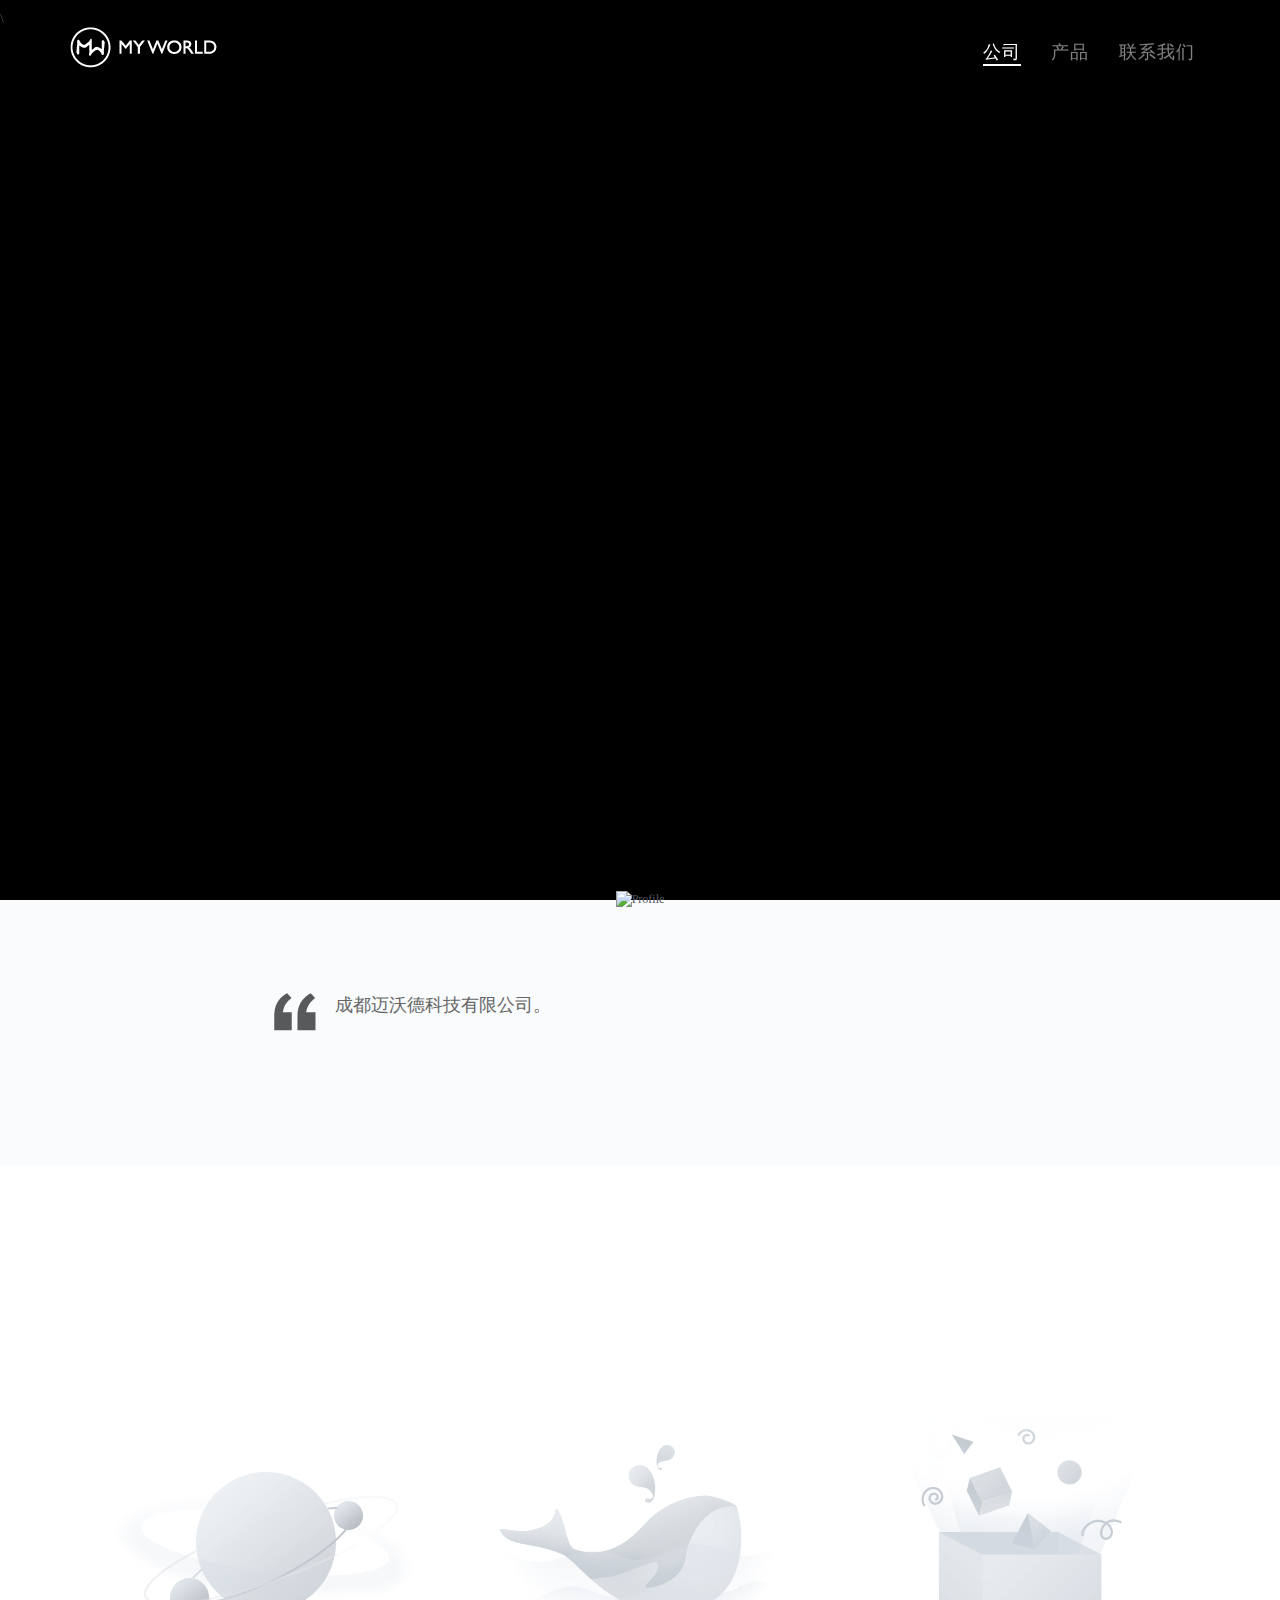
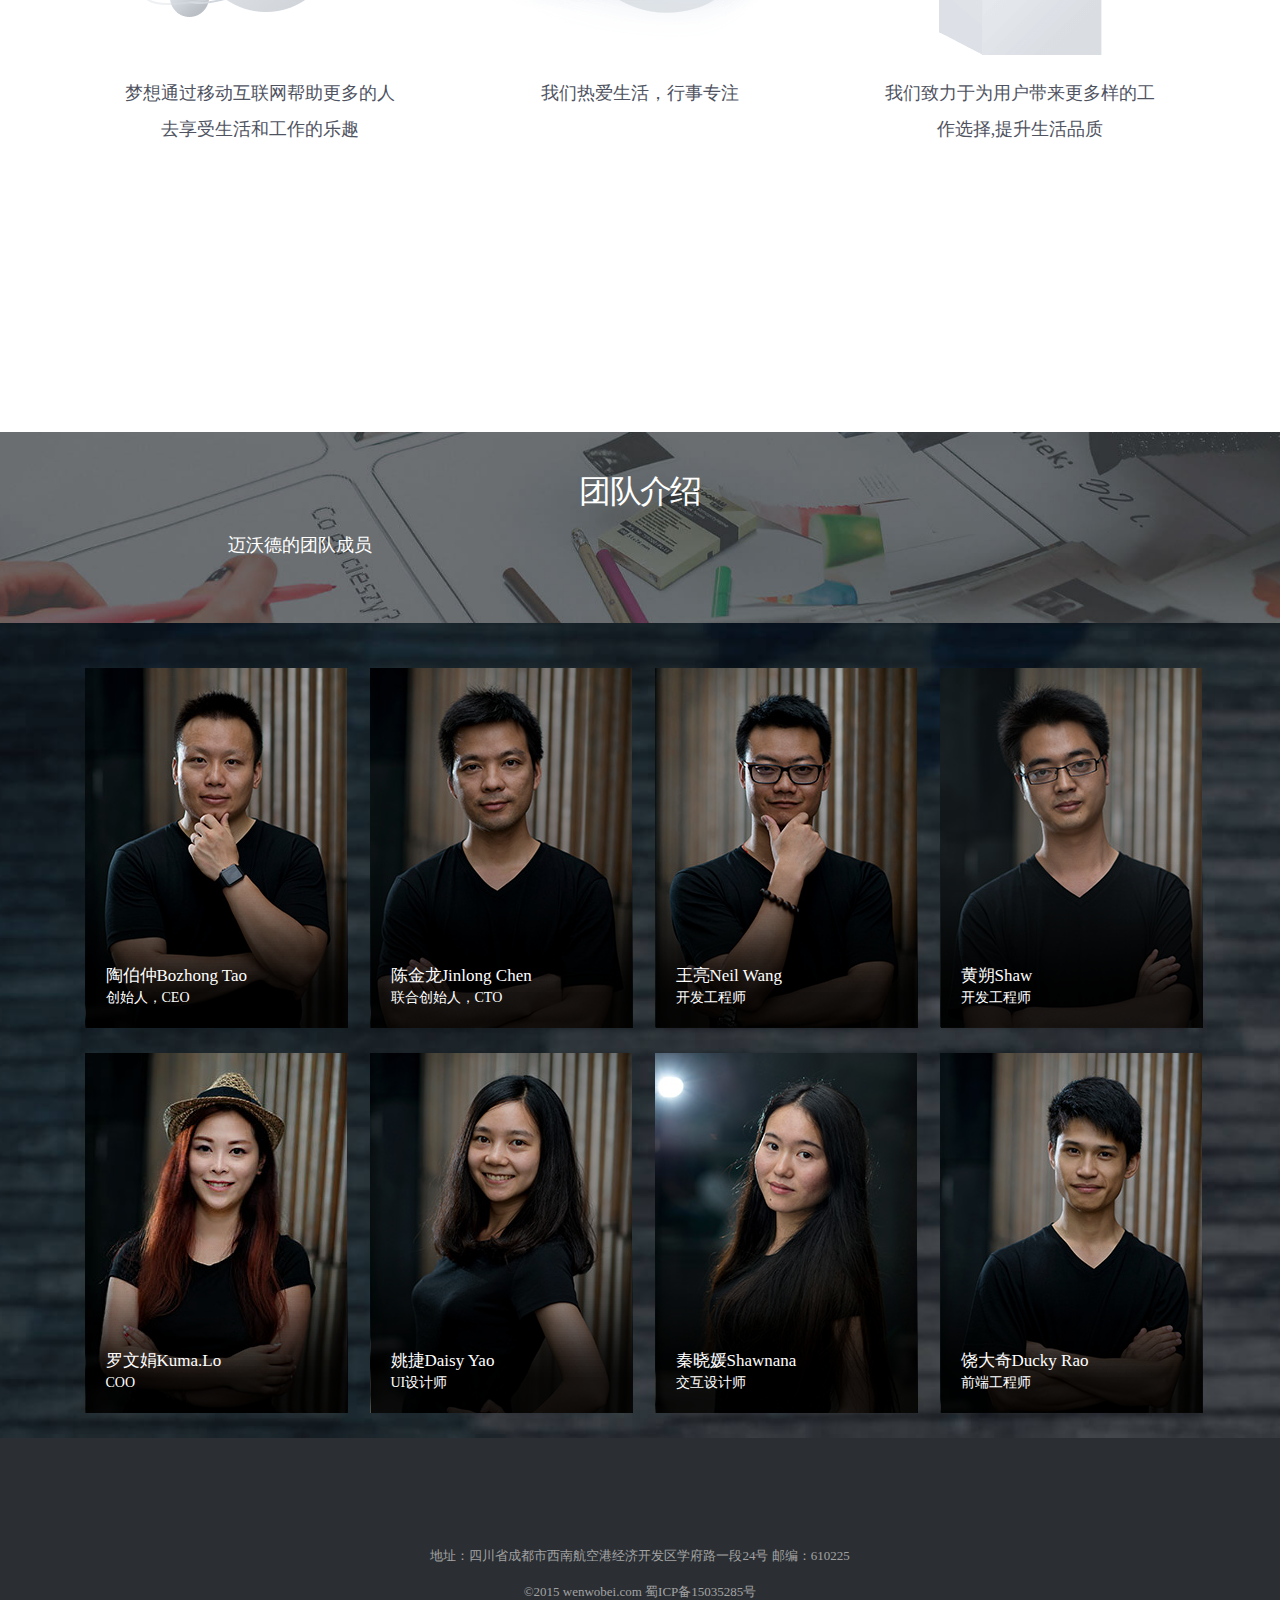
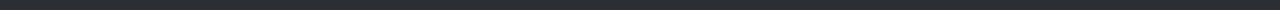
==== commit 260977bc: "背景修改" ====
--- a/index.html
+++ b/index.html
@@ -63,7 +63,7 @@
         <div class="container">
             <div class="row">
                 <div class="col-md-8 col-md-offset-2">
-                    <h1 class="brand-heading">道路的长短         程的起伏 无法阻挡前进的决心</h1>
+                    <!-- <h1 class="brand-heading">道路的长短         程的起伏 无法阻挡前进的决心</h1> -->
                 </div>
             </div>
         </div>
@@ -76,7 +76,7 @@
         <!-- <h2>公司介绍</h2>
         <div class="divider-grey"></div> -->
         <div class="col-sm-push-6">
-            <img src="img/brand.png" class="profile" alt="Profile">
+            <img src="img/u12.svg" class="profile" alt="Profile">
             <!-- <h2>成都迈沃德科技有限公司</h2> -->
         </div>
         <div class="row">
@@ -126,13 +126,13 @@
             <!-- 脑门科技的核心团队成员有超过30年的互联网产品开发和市场经验，我们致力于创造能够真正改善行业和人们生活的创新性产品，让全世界的人们能更好的链接在一起。 -->
         </p>
     </div>
-    <!-- <div class="service-section">
+    <div class="service-section">
         <div class="container">
-            <div class="col-lg-8 col-lg-offset-2"> -->
+            <div class="col-lg-8 col-lg-offset-2">
                 <!-- <h2>团队介绍</h2> -->
                 <!-- <img src="./img/about_us.jpg"> -->
                 <!-- <div class="divider-grey"></div> -->
-                <!-- <div class="col-lg-10 col-lg-offset-1">
+                <div class="col-lg-10 col-lg-offset-1">
                     <p class="description-services">
 
                     </p>
@@ -140,9 +140,9 @@
             </div>
             <br>
             <div class="services">
-                <div class="col-lg-3" > -->
+                <div class="col-lg-3" >
                     <!-- <img src="img/teampic/bozhong.jpg"  alt="伯仲"> -->
-                    <!-- <div class="black-photo" id="bozhong">
+                    <div class="black-photo" id="bozhong">
                         <div class="text">
                             <div class="text1">
                                 <div>陶伯仲Bozhong Tao</div>
@@ -286,7 +286,7 @@
             <br>
         </div>
     </div>
-</section> -->
+</section>
 
 <section id="footer">
     <div class="footer-section">
--- a/css/index.min.css
+++ b/css/index.min.css
@@ -1 +1 @@
-h3 span{font-weight:bolder!important;font-size:17px}h3{font-weight:400!important;margin-bottom:0!important;padding-left:40px;text-align:left!important}.servicesn h3 span{font-family:Hiragino Sans GB,Microsoft Yahei!important}.servicesn img{background-size:100%}.itro{font-family:Hiragino Sans GB,Microsoft Yahei!important;font-size:14px;color:#666;font-weight:bolder!important;text-align:left!important;min-height:110px;width:230px;margin:0 auto;padding-left:20px}.job{font-family:Hiragino Sans GB,Microsoft Yahei!important;font-size:14px;color:black;text-align:left!important;font-size:17px;font-weight:bolder!important;padding:5px 0;width:230px;margin:0 auto;padding-left:20px}.profile{width:400px}.company{color:black;font-weight:bolder}.intro{background:url(../img/4.jpg) no-repeat center center scroll;background-color:#000;-webkit-background-size:cover;-moz-background-size:cover;background-size:cover;-o-background-size:cover;height:100%}.logo-bar{max-height:50px}.concept-section p{text-align:center!important}.quote{float:left}.row p{padding-left:70px}#intro .intro-body h1{margin-top:35%}#about h2{margin-bottom:7%!important}#services .col-lg-12{display:table;width:100%;padding:0;margin:0;background:url(../img/about_us.jpg) no-repeat center center scroll;color:white;background-color:#000;-webkit-background-size:cover;-moz-background-size:cover;background-size:cover;-o-background-size:cover}#services .brand-heading{font-size:32px!important;padding-top:40px}#services .intro-text{width:70%;max-width:1300px!important;margin:0 auto;text-align:left;color:white;padding-bottom:60px;text-indent:2em}.service-section{display:table;width:100%;margin:0;padding:0;background:url(../img/team_bg.jpg) no-repeat center center scroll;background-color:#000;-webkit-background-size:cover;-moz-background-size:cover;background-size:cover;-o-background-size:cover}.black-photo{position:absolute;width:262px;height:360px;background-image:url(../img/team_photo_black.png);background-size:100% 100%;z-index:2;left:50%;margin-left:-127px}.black-photo:hover{background-image:url(../img/team_photo_on.png);background-size:100% 100%}.black-photo .text{color:white;font-size:17px;text-align:left;padding:20px;position:absolute;bottom:0}.text .text2{margin-top:20px}.text-small{font-size:14px}.footer-section{background-color:#2b2f34}.footer-section p{margin:0;font-size:13px;color:#a3a3a3}.addr{padding-top:100px}#about,#concept{background-color:white!important}.hidden{width:0;height:0;padding:0;margin:0}.about-section{padding-top:0;margin:0!important;margin-left:0;margin-right:0;background:#f9fbfd!important}#about{padding-top:65px!important}#about,.about-section,#message,.message-section,#reward,.reward-section{background:#f9fbfd!important}@media(max-width:1200px){.col-lg-3{display:inline-block;width:300px!important}}.brand-heading{font-weight:300}@media(max-height:668px){#intro .intro-body h1{margin-top:200px}}@media(min-width:1800px){.brand-heading{font-size:58px}}+h3 span{font-weight:bolder!important;font-size:17px}h3{font-weight:400!important;margin-bottom:0!important;padding-left:40px;text-align:left!important}.servicesn h3 span{font-family:Hiragino Sans GB,Microsoft Yahei!important}.servicesn img{background-size:100%}.itro{font-family:Hiragino Sans GB,Microsoft Yahei!important;font-size:14px;color:#666;font-weight:bolder!important;text-align:left!important;min-height:110px;width:230px;margin:0 auto;padding-left:20px}.job{font-family:Hiragino Sans GB,Microsoft Yahei!important;font-size:14px;color:black;text-align:left!important;font-size:17px;font-weight:bolder!important;padding:5px 0;width:230px;margin:0 auto;padding-left:20px}.profile{width:400px;margin-top: -150px}.company{color:black;font-weight:bolder}.intro{background:url(../img/u0.jpg) no-repeat center center scroll;background-color:#000;-webkit-background-size:cover;-moz-background-size:cover;background-size:cover;-o-background-size:cover;height:100%}.logo-bar{max-height:50px}.concept-section p{text-align:center!important}.quote{float:left}.row p{padding-left:70px}#intro .intro-body h1{margin-top:35%}#about h2{margin-bottom:7%!important}#services .col-lg-12{display:table;width:100%;padding:0;margin:0;background:url(../img/about_us.jpg) no-repeat center center scroll;color:white;background-color:#000;-webkit-background-size:cover;-moz-background-size:cover;background-size:cover;-o-background-size:cover}#services .brand-heading{font-size:32px!important;padding-top:40px}#services .intro-text{width:70%;max-width:1300px!important;margin:0 auto;text-align:left;color:white;padding-bottom:60px;text-indent:2em}.service-section{display:table;width:100%;margin:0;padding:0;background:url(../img/team_bg.jpg) no-repeat center center scroll;background-color:#000;-webkit-background-size:cover;-moz-background-size:cover;background-size:cover;-o-background-size:cover}.black-photo{position:absolute;width:262px;height:360px;background-image:url(../img/team_photo_black.png);background-size:100% 100%;z-index:2;left:50%;margin-left:-127px}.black-photo:hover{background-image:url(../img/team_photo_on.png);background-size:100% 100%}.black-photo .text{color:white;font-size:17px;text-align:left;padding:20px;position:absolute;bottom:0}.text .text2{margin-top:20px}.text-small{font-size:14px}.footer-section{background-color:#2b2f34}.footer-section p{margin:0;font-size:13px;color:#a3a3a3}.addr{padding-top:100px}#about,#concept{background-color:white!important}.hidden{width:0;height:0;padding:0;margin:0}.about-section{padding-top:0;margin:0!important;margin-left:0;margin-right:0;background:#f9fbfd!important}#about{padding-top:65px!important}#about,.about-section,#message,.message-section,#reward,.reward-section{background:#f9fbfd!important}@media(max-width:1200px){.col-lg-3{display:inline-block;width:300px!important}}.brand-heading{font-weight:300}@media(max-height:668px){#intro .intro-body h1{margin-top:200px}}@media(min-width:1800px){.brand-heading{font-size:58px}}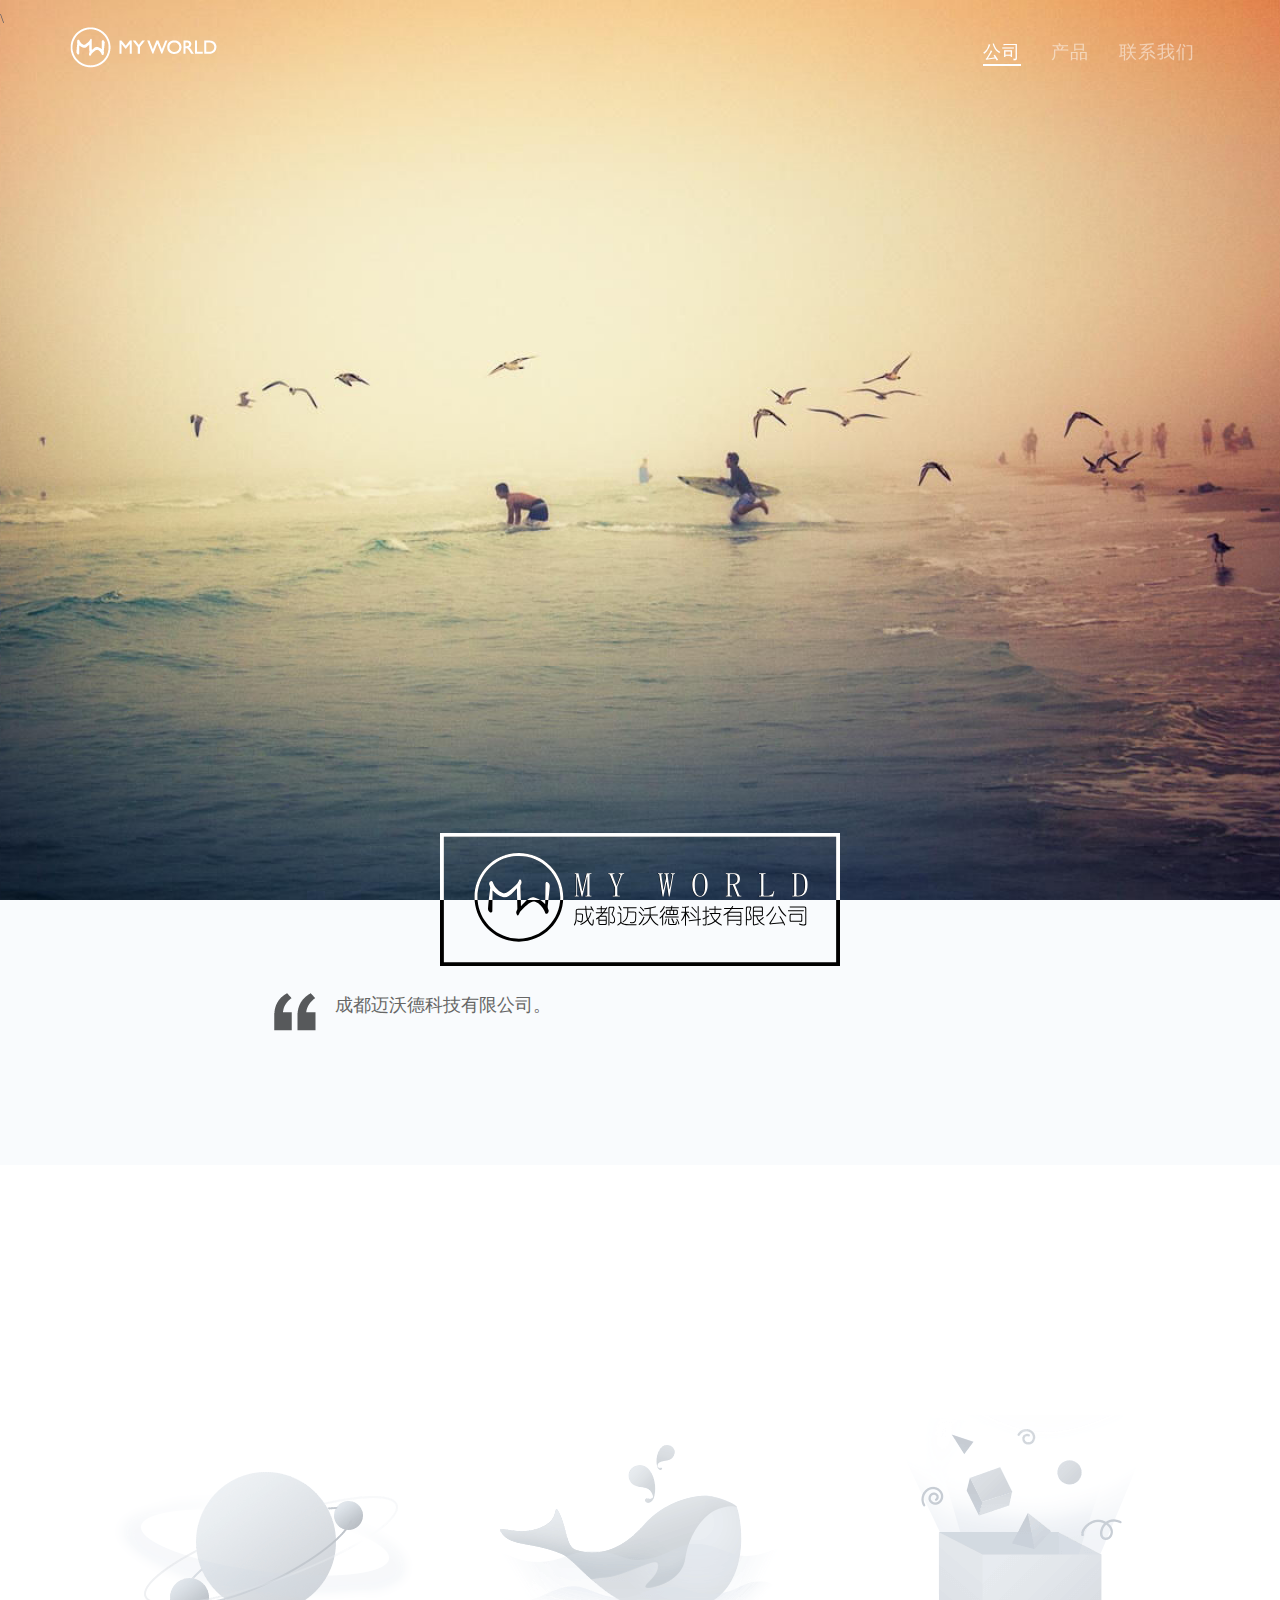
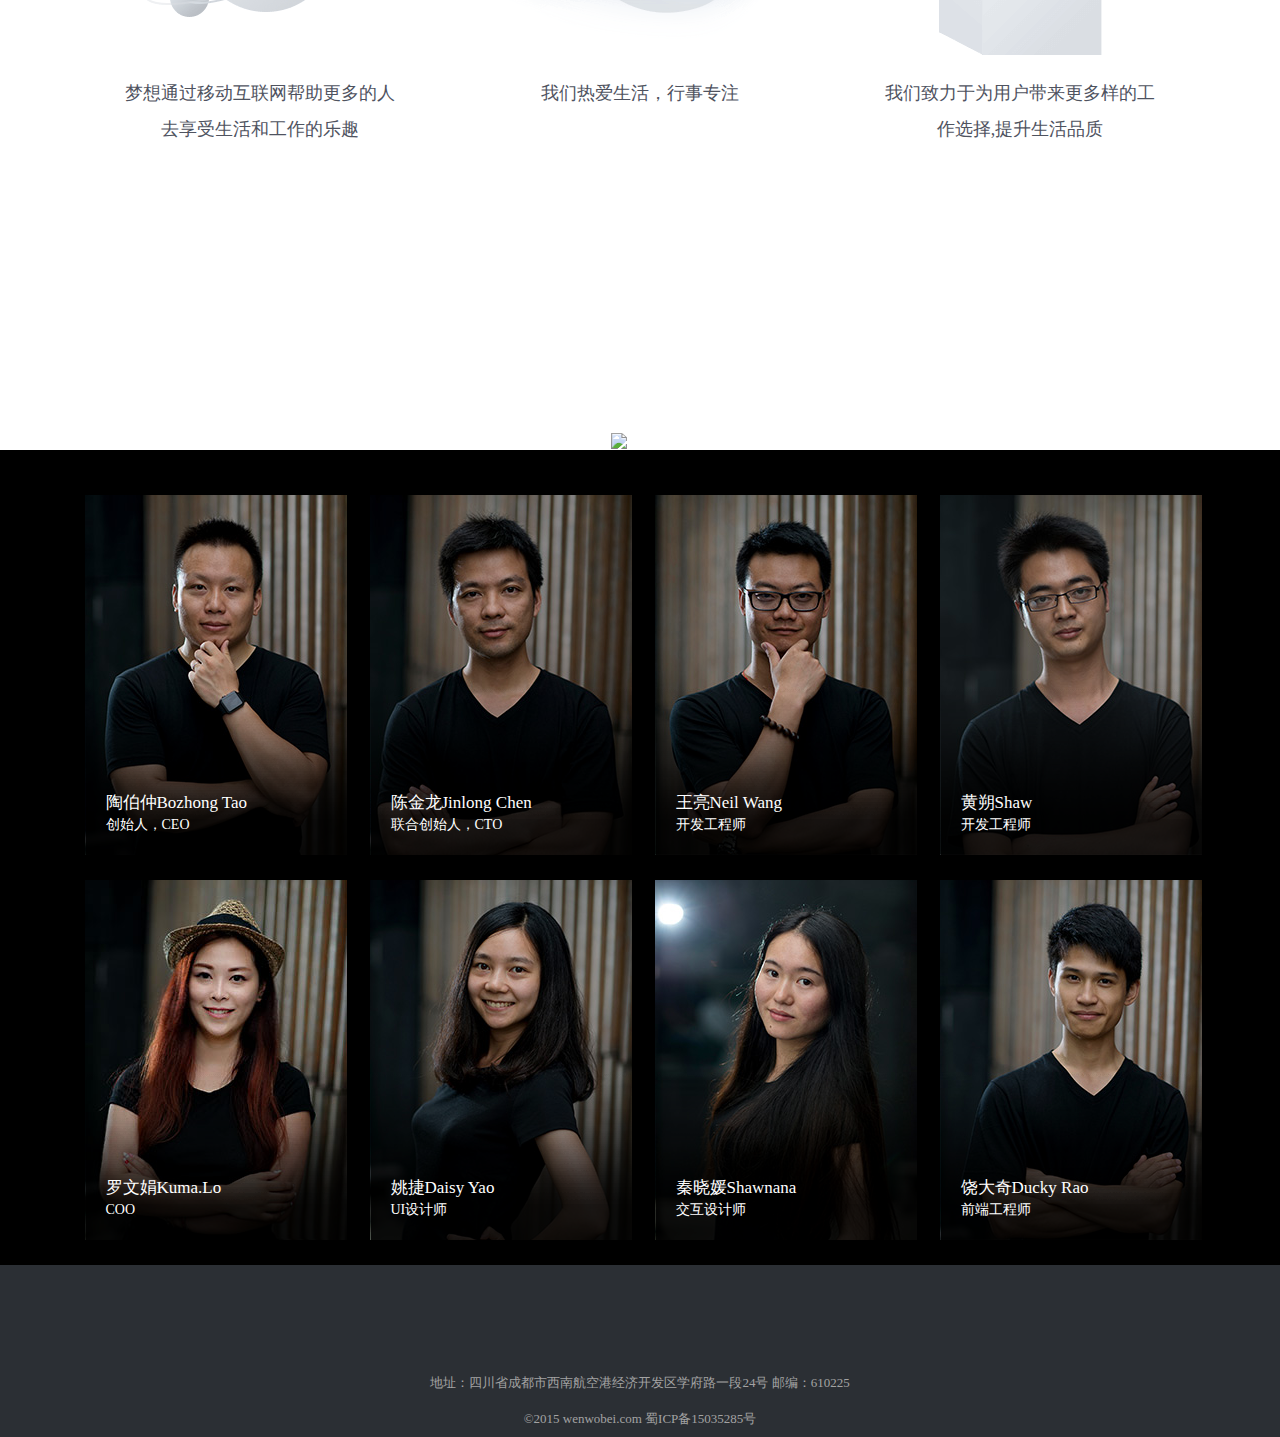
==== commit 84ef565f: "主页修改" ====
--- a/index.html
+++ b/index.html
@@ -119,12 +119,12 @@
     <img src="img/team_photo_on.png" class="hidden">
 
     <div class="col-lg-12">
-        <!-- <img src="img/about_us.jpg" class="about-us" alt="about-us"> -->
-        <h1 class="brand-heading">团队介绍</h1>
+        <img src="img/u21.svg" class="about-us" alt="about-us">
+        <!-- <h1 class="brand-heading">团队介绍</h1>
         <p class="intro-text">
-            迈沃德的团队成员
+            迈沃德的团队成员 -->
             <!-- 脑门科技的核心团队成员有超过30年的互联网产品开发和市场经验，我们致力于创造能够真正改善行业和人们生活的创新性产品，让全世界的人们能更好的链接在一起。 -->
-        </p>
+        <!-- </p> -->
     </div>
     <div class="service-section">
         <div class="container">
--- a/css/index.min.css
+++ b/css/index.min.css
@@ -1 +1 @@
-h3 span{font-weight:bolder!important;font-size:17px}h3{font-weight:400!important;margin-bottom:0!important;padding-left:40px;text-align:left!important}.servicesn h3 span{font-family:Hiragino Sans GB,Microsoft Yahei!important}.servicesn img{background-size:100%}.itro{font-family:Hiragino Sans GB,Microsoft Yahei!important;font-size:14px;color:#666;font-weight:bolder!important;text-align:left!important;min-height:110px;width:230px;margin:0 auto;padding-left:20px}.job{font-family:Hiragino Sans GB,Microsoft Yahei!important;font-size:14px;color:black;text-align:left!important;font-size:17px;font-weight:bolder!important;padding:5px 0;width:230px;margin:0 auto;padding-left:20px}.profile{width:400px;margin-top: -150px}.company{color:black;font-weight:bolder}.intro{background:url(../img/u0.jpg) no-repeat center center scroll;background-color:#000;-webkit-background-size:cover;-moz-background-size:cover;background-size:cover;-o-background-size:cover;height:100%}.logo-bar{max-height:50px}.concept-section p{text-align:center!important}.quote{float:left}.row p{padding-left:70px}#intro .intro-body h1{margin-top:35%}#about h2{margin-bottom:7%!important}#services .col-lg-12{display:table;width:100%;padding:0;margin:0;background:url(../img/about_us.jpg) no-repeat center center scroll;color:white;background-color:#000;-webkit-background-size:cover;-moz-background-size:cover;background-size:cover;-o-background-size:cover}#services .brand-heading{font-size:32px!important;padding-top:40px}#services .intro-text{width:70%;max-width:1300px!important;margin:0 auto;text-align:left;color:white;padding-bottom:60px;text-indent:2em}.service-section{display:table;width:100%;margin:0;padding:0;background:url(../img/team_bg.jpg) no-repeat center center scroll;background-color:#000;-webkit-background-size:cover;-moz-background-size:cover;background-size:cover;-o-background-size:cover}.black-photo{position:absolute;width:262px;height:360px;background-image:url(../img/team_photo_black.png);background-size:100% 100%;z-index:2;left:50%;margin-left:-127px}.black-photo:hover{background-image:url(../img/team_photo_on.png);background-size:100% 100%}.black-photo .text{color:white;font-size:17px;text-align:left;padding:20px;position:absolute;bottom:0}.text .text2{margin-top:20px}.text-small{font-size:14px}.footer-section{background-color:#2b2f34}.footer-section p{margin:0;font-size:13px;color:#a3a3a3}.addr{padding-top:100px}#about,#concept{background-color:white!important}.hidden{width:0;height:0;padding:0;margin:0}.about-section{padding-top:0;margin:0!important;margin-left:0;margin-right:0;background:#f9fbfd!important}#about{padding-top:65px!important}#about,.about-section,#message,.message-section,#reward,.reward-section{background:#f9fbfd!important}@media(max-width:1200px){.col-lg-3{display:inline-block;width:300px!important}}.brand-heading{font-weight:300}@media(max-height:668px){#intro .intro-body h1{margin-top:200px}}@media(min-width:1800px){.brand-heading{font-size:58px}}+h3 span{font-weight:bolder!important;font-size:17px}h3{font-weight:400!important;margin-bottom:0!important;padding-left:40px;text-align:left!important}.servicesn h3 span{font-family:Hiragino Sans GB,Microsoft Yahei!important}.servicesn img{background-size:100%}.itro{font-family:Hiragino Sans GB,Microsoft Yahei!important;font-size:14px;color:#666;font-weight:bolder!important;text-align:left!important;min-height:110px;width:230px;margin:0 auto;padding-left:20px}.job{font-family:Hiragino Sans GB,Microsoft Yahei!important;font-size:14px;color:black;text-align:left!important;font-size:17px;font-weight:bolder!important;padding:5px 0;width:230px;margin:0 auto;padding-left:20px}.profile{width:400px;margin-top: -150px}.company{color:black;font-weight:bolder}.intro{background:url(../img/u0.jpg) no-repeat center center scroll;background-color:#000;-webkit-background-size:cover;-moz-background-size:cover;background-size:cover;-o-background-size:cover;height:100%}.logo-bar{max-height:50px}.concept-section p{text-align:center!important}.quote{float:left}.row p{padding-left:70px}#intro .intro-body h1{margin-top:35%}#about h2{margin-bottom:7%!important}#services .col-lg-12{display:table;width:100%;padding:0;margin:0;color:white;-webkit-background-size:cover;-moz-background-size:cover;background-size:cover;-o-background-size:cover}.about-us{width: 608px;height:184px }#services .brand-heading{font-size:32px!important;padding-top:40px}#services .intro-text{width:70%;max-width:1300px!important;margin:0 auto;text-align:left;color:white;padding-bottom:60px;text-indent:2em}.service-section{display:table;width:100%;margin:0;padding:0;background:url(../img/team-bg.png) no-repeat center center scroll;background-color:#000;-webkit-background-size:cover;-moz-background-size:cover;background-size:cover;-o-background-size:cover}.black-photo{position:absolute;width:262px;height:360px;background-image:url(../img/team_photo_black.png);background-size:100% 100%;z-index:2;left:50%;margin-left:-127px}.black-photo:hover{background-image:url(../img/team_photo_on.png);background-size:100% 100%}.black-photo .text{color:white;font-size:17px;text-align:left;padding:20px;position:absolute;bottom:0}.text .text2{margin-top:20px}.text-small{font-size:14px}.footer-section{background-color:#2b2f34}.footer-section p{margin:0;font-size:13px;color:#a3a3a3}.addr{padding-top:100px}#about,#concept{background-color:white!important}.hidden{width:0;height:0;padding:0;margin:0}.about-section{padding-top:0;margin:0!important;margin-left:0;margin-right:0;background:#f9fbfd!important}#about{padding-top:65px!important}#about,.about-section,#message,.message-section,#reward,.reward-section{background:#f9fbfd!important}@media(max-width:1200px){.col-lg-3{display:inline-block;width:300px!important}}.brand-heading{font-weight:300}@media(max-height:668px){#intro .intro-body h1{margin-top:200px}}@media(min-width:1800px){.brand-heading{font-size:58px}}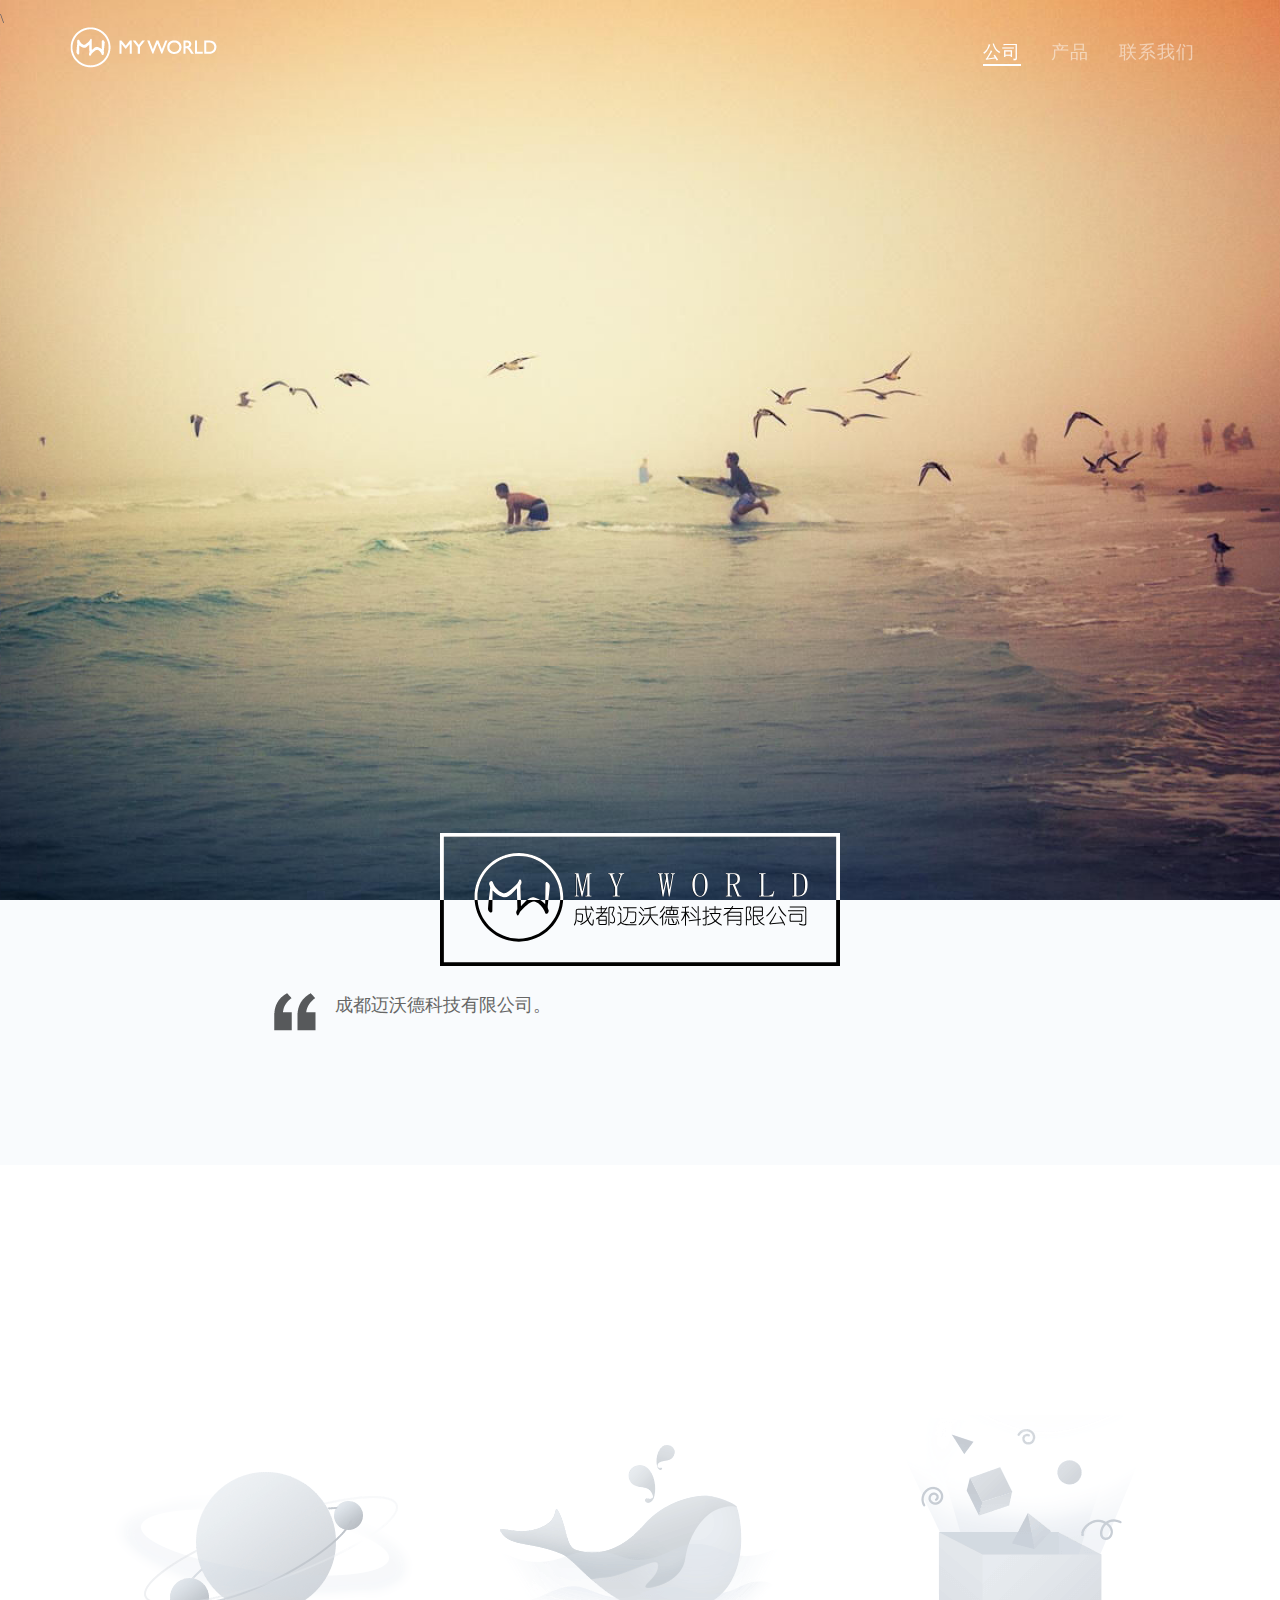
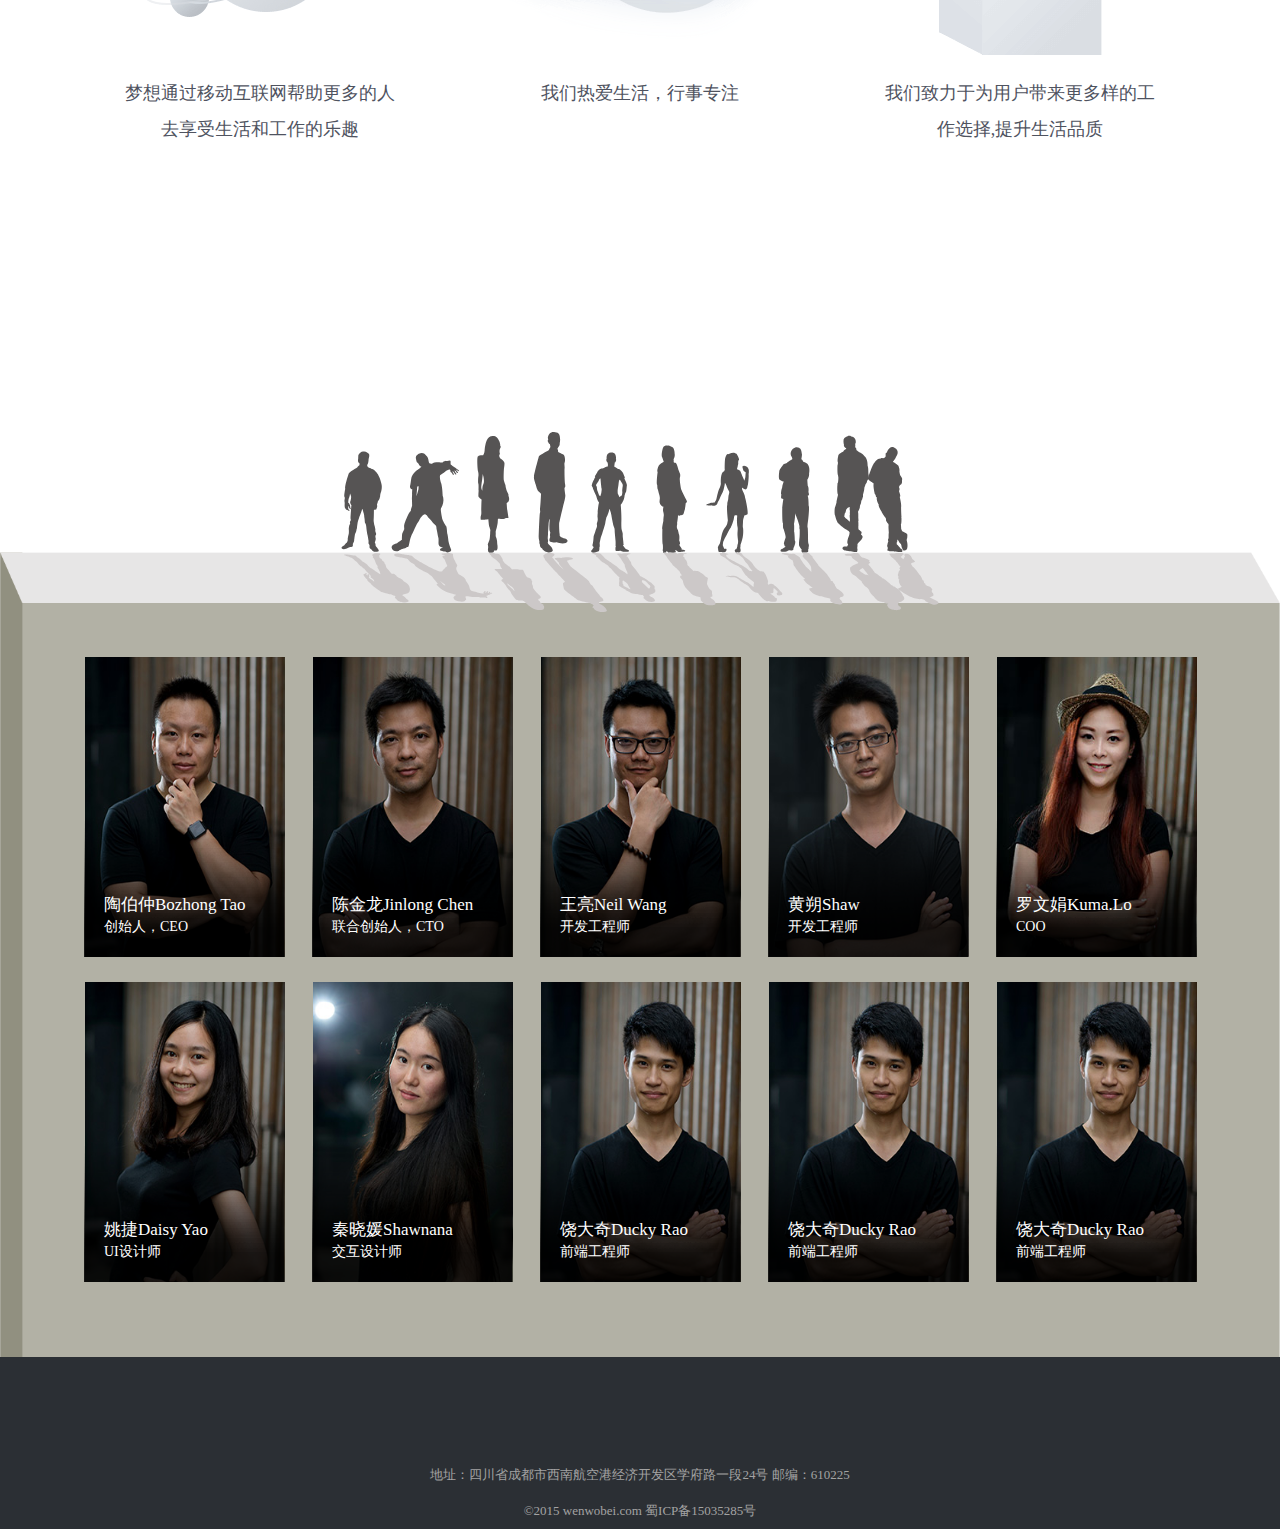
==== commit 79e00b1e: "主页修改" ====
--- a/index.html
+++ b/index.html
@@ -282,6 +282,40 @@
                     <img src="img/teampic/raodaqi.jpg" alt="饶大奇">
                     <h3></h3>
                 </div>
+                <div class="col-lg-3" >
+                    <div class="black-photo" id="raodaqi">
+                        <div class="text">
+                            <div class="text1">
+                                <div>饶大奇Ducky Rao</div>
+                                <div class="text-small">前端工程师</div>
+                            </div>
+                            <div class="text2 text-small"  style="display: none">
+                                <div>具有典型的天秤座性格</div>
+                                <div>恐怖电影爱好者</div>
+                                <div>游戏控</div>
+                            </div>
+                        </div>
+                    </div>
+                    <img src="img/teampic/raodaqi.jpg" alt="饶大奇">
+                    <h3></h3>
+                </div>
+                <div class="col-lg-3" >
+                    <div class="black-photo" id="raodaqi">
+                        <div class="text">
+                            <div class="text1">
+                                <div>饶大奇Ducky Rao</div>
+                                <div class="text-small">前端工程师</div>
+                            </div>
+                            <div class="text2 text-small"  style="display: none">
+                                <div>具有典型的天秤座性格</div>
+                                <div>恐怖电影爱好者</div>
+                                <div>游戏控</div>
+                            </div>
+                        </div>
+                    </div>
+                    <img src="img/teampic/raodaqi.jpg" alt="饶大奇">
+                    <h3></h3>
+                </div>
             </div>
             <br>
         </div>
--- a/css/index.min.css
+++ b/css/index.min.css
@@ -1 +1 @@
-h3 span{font-weight:bolder!important;font-size:17px}h3{font-weight:400!important;margin-bottom:0!important;padding-left:40px;text-align:left!important}.servicesn h3 span{font-family:Hiragino Sans GB,Microsoft Yahei!important}.servicesn img{background-size:100%}.itro{font-family:Hiragino Sans GB,Microsoft Yahei!important;font-size:14px;color:#666;font-weight:bolder!important;text-align:left!important;min-height:110px;width:230px;margin:0 auto;padding-left:20px}.job{font-family:Hiragino Sans GB,Microsoft Yahei!important;font-size:14px;color:black;text-align:left!important;font-size:17px;font-weight:bolder!important;padding:5px 0;width:230px;margin:0 auto;padding-left:20px}.profile{width:400px;margin-top: -150px}.company{color:black;font-weight:bolder}.intro{background:url(../img/u0.jpg) no-repeat center center scroll;background-color:#000;-webkit-background-size:cover;-moz-background-size:cover;background-size:cover;-o-background-size:cover;height:100%}.logo-bar{max-height:50px}.concept-section p{text-align:center!important}.quote{float:left}.row p{padding-left:70px}#intro .intro-body h1{margin-top:35%}#about h2{margin-bottom:7%!important}#services .col-lg-12{display:table;width:100%;padding:0;margin:0;color:white;-webkit-background-size:cover;-moz-background-size:cover;background-size:cover;-o-background-size:cover}.about-us{width: 608px;height:184px }#services .brand-heading{font-size:32px!important;padding-top:40px}#services .intro-text{width:70%;max-width:1300px!important;margin:0 auto;text-align:left;color:white;padding-bottom:60px;text-indent:2em}.service-section{display:table;width:100%;margin:0;padding:0;background:url(../img/team-bg.png) no-repeat center center scroll;background-color:#000;-webkit-background-size:cover;-moz-background-size:cover;background-size:cover;-o-background-size:cover}.black-photo{position:absolute;width:262px;height:360px;background-image:url(../img/team_photo_black.png);background-size:100% 100%;z-index:2;left:50%;margin-left:-127px}.black-photo:hover{background-image:url(../img/team_photo_on.png);background-size:100% 100%}.black-photo .text{color:white;font-size:17px;text-align:left;padding:20px;position:absolute;bottom:0}.text .text2{margin-top:20px}.text-small{font-size:14px}.footer-section{background-color:#2b2f34}.footer-section p{margin:0;font-size:13px;color:#a3a3a3}.addr{padding-top:100px}#about,#concept{background-color:white!important}.hidden{width:0;height:0;padding:0;margin:0}.about-section{padding-top:0;margin:0!important;margin-left:0;margin-right:0;background:#f9fbfd!important}#about{padding-top:65px!important}#about,.about-section,#message,.message-section,#reward,.reward-section{background:#f9fbfd!important}@media(max-width:1200px){.col-lg-3{display:inline-block;width:300px!important}}.brand-heading{font-weight:300}@media(max-height:668px){#intro .intro-body h1{margin-top:200px}}@media(min-width:1800px){.brand-heading{font-size:58px}}+h3 span{font-weight:bolder!important;font-size:17px}h3{font-weight:400!important;margin-bottom:0!important;padding-left:40px;text-align:left!important}.servicesn h3 span{font-family:Hiragino Sans GB,Microsoft Yahei!important}.servicesn img{background-size:100%}.itro{font-family:Hiragino Sans GB,Microsoft Yahei!important;font-size:14px;color:#666;font-weight:bolder!important;text-align:left!important;min-height:110px;width:230px;margin:0 auto;padding-left:20px}.job{font-family:Hiragino Sans GB,Microsoft Yahei!important;font-size:14px;color:black;text-align:left!important;font-size:17px;font-weight:bolder!important;padding:5px 0;width:230px;margin:0 auto;padding-left:20px}.profile{width:400px;margin-top: -150px}.company{color:black;font-weight:bolder}.intro{background:url(../img/u0.jpg) no-repeat center center scroll;background-color:#000;-webkit-background-size:cover;-moz-background-size:cover;background-size:cover;-o-background-size:cover;height:100%}.logo-bar{max-height:50px}.concept-section p{text-align:center!important}.quote{float:left}.row p{padding-left:70px}#intro .intro-body h1{margin-top:35%}#about h2{margin-bottom:7%!important}#services .col-lg-12{display:table;width:100%;padding:0;margin:0;color:white;-webkit-background-size:cover;-moz-background-size:cover;background-size:cover;-o-background-size:cover}.about-us{width: 608px;height:180px }#services .brand-heading{font-size:32px!important;padding-top:40px}#services .intro-text{width:70%;max-width:1300px!important;margin:0 auto;text-align:left;color:white;padding-bottom:60px;text-indent:2em}.service-section{width:100%;background:url(../img/team-bg.png);-webkit-background-size:cover;-moz-background-size:cover;background-size:cover;-o-background-size:cover;margin-top: 120px;}.black-photo{position:absolute;width:200px;height:300px;background-image:url(../img/team_photo_black.png);background-size:100% 100%;z-index:2;left:50%;margin-left:-100px}.black-photo:hover{background-image:url(../img/team_photo_on.png);background-size:100% 100%}.black-photo .text{color:white;font-size:17px;text-align:left;padding:20px;position:absolute;bottom:0}.text .text2{margin-top:20px}.text-small{font-size:14px}.footer-section{background-color:#2b2f34}.footer-section p{margin:0;font-size:13px;color:#a3a3a3}.addr{padding-top:100px}#about,#concept{background-color:white!important}.hidden{width:0;height:0;padding:0;margin:0}.about-section{padding-top:0;margin:0!important;margin-left:0;margin-right:0;background:#f9fbfd!important}#about{padding-top:65px!important}#about,.about-section,#message,.message-section,#reward,.reward-section{background:#f9fbfd!important}@media(max-width:1200px){.col-lg-3{display:inline-block;width:300px!important}}.brand-heading{font-weight:300}@media(max-height:668px){#intro .intro-body h1{margin-top:200px}}@media(min-width:1800px){.brand-heading{font-size:58px}}.col-lg-3 img{width: 200px;height: 300px}@media(min-width: 1200px){.col-lg-3 {width: 20%;}